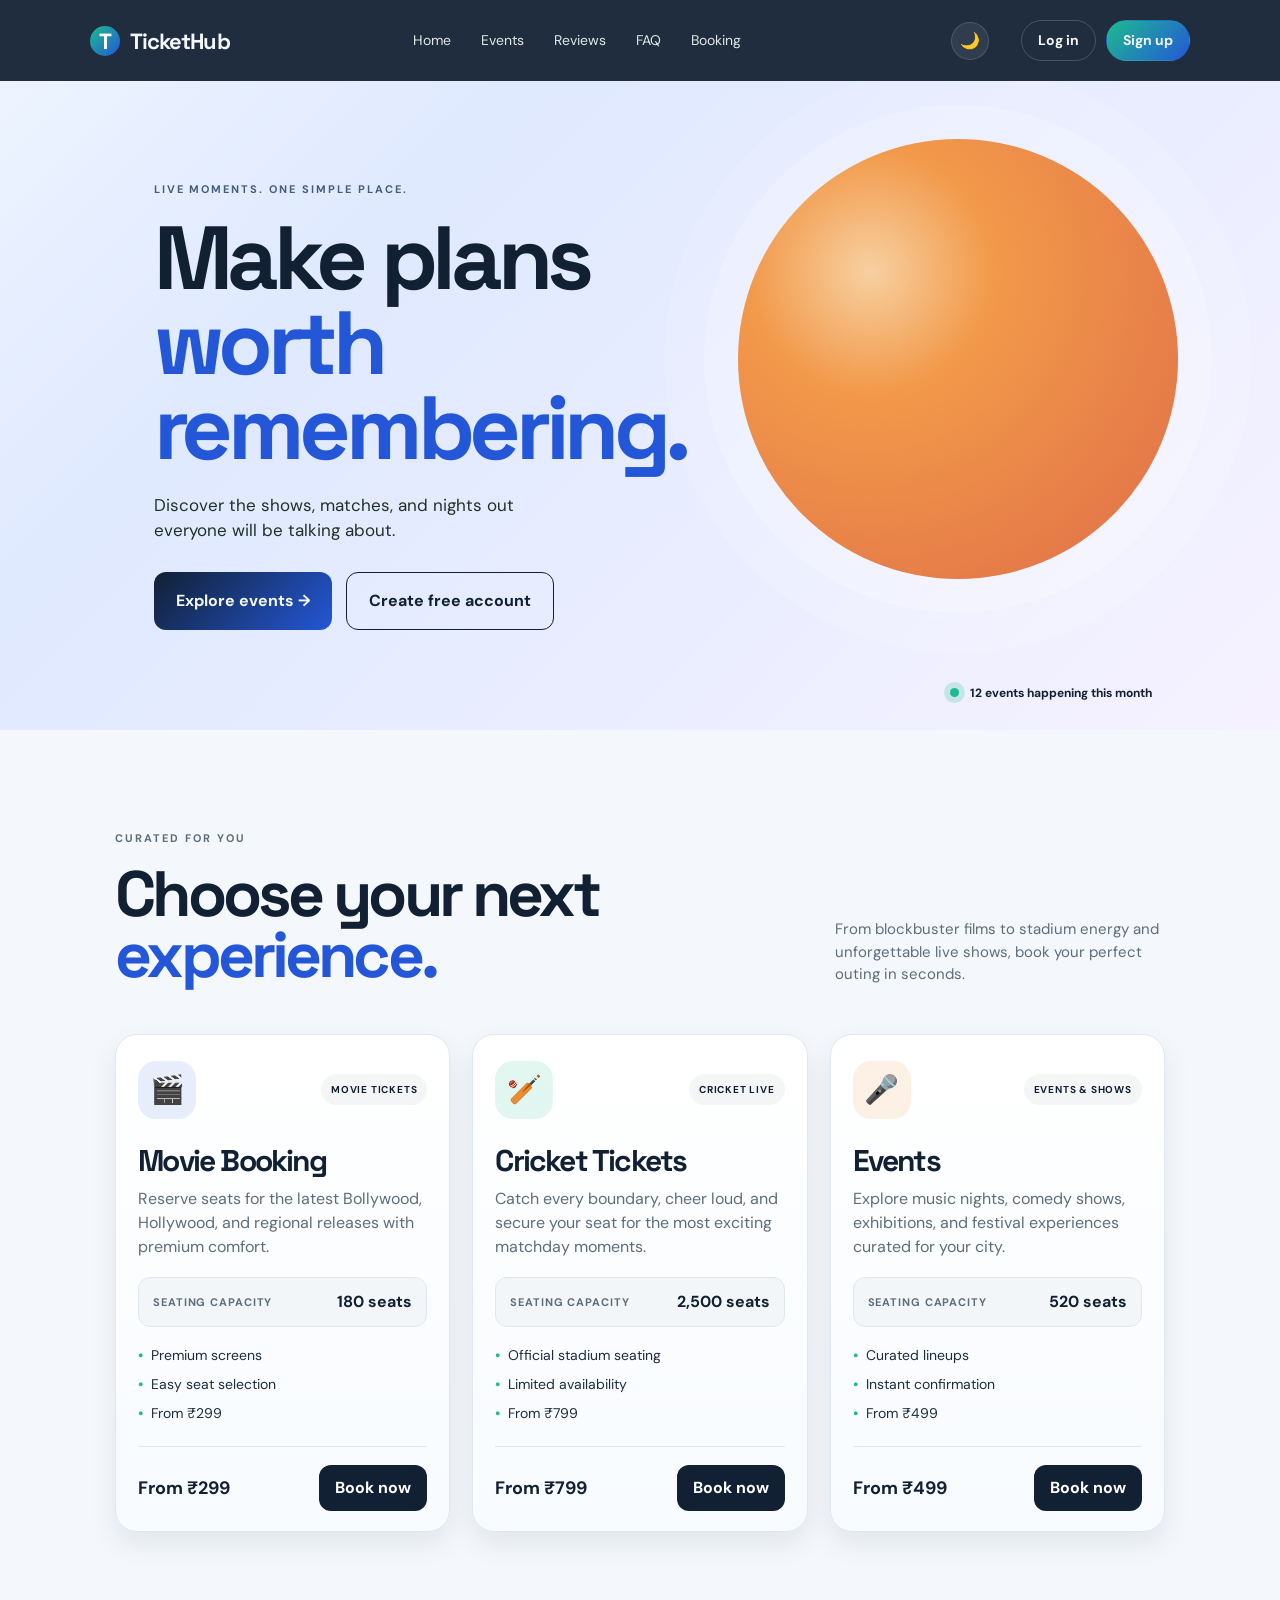
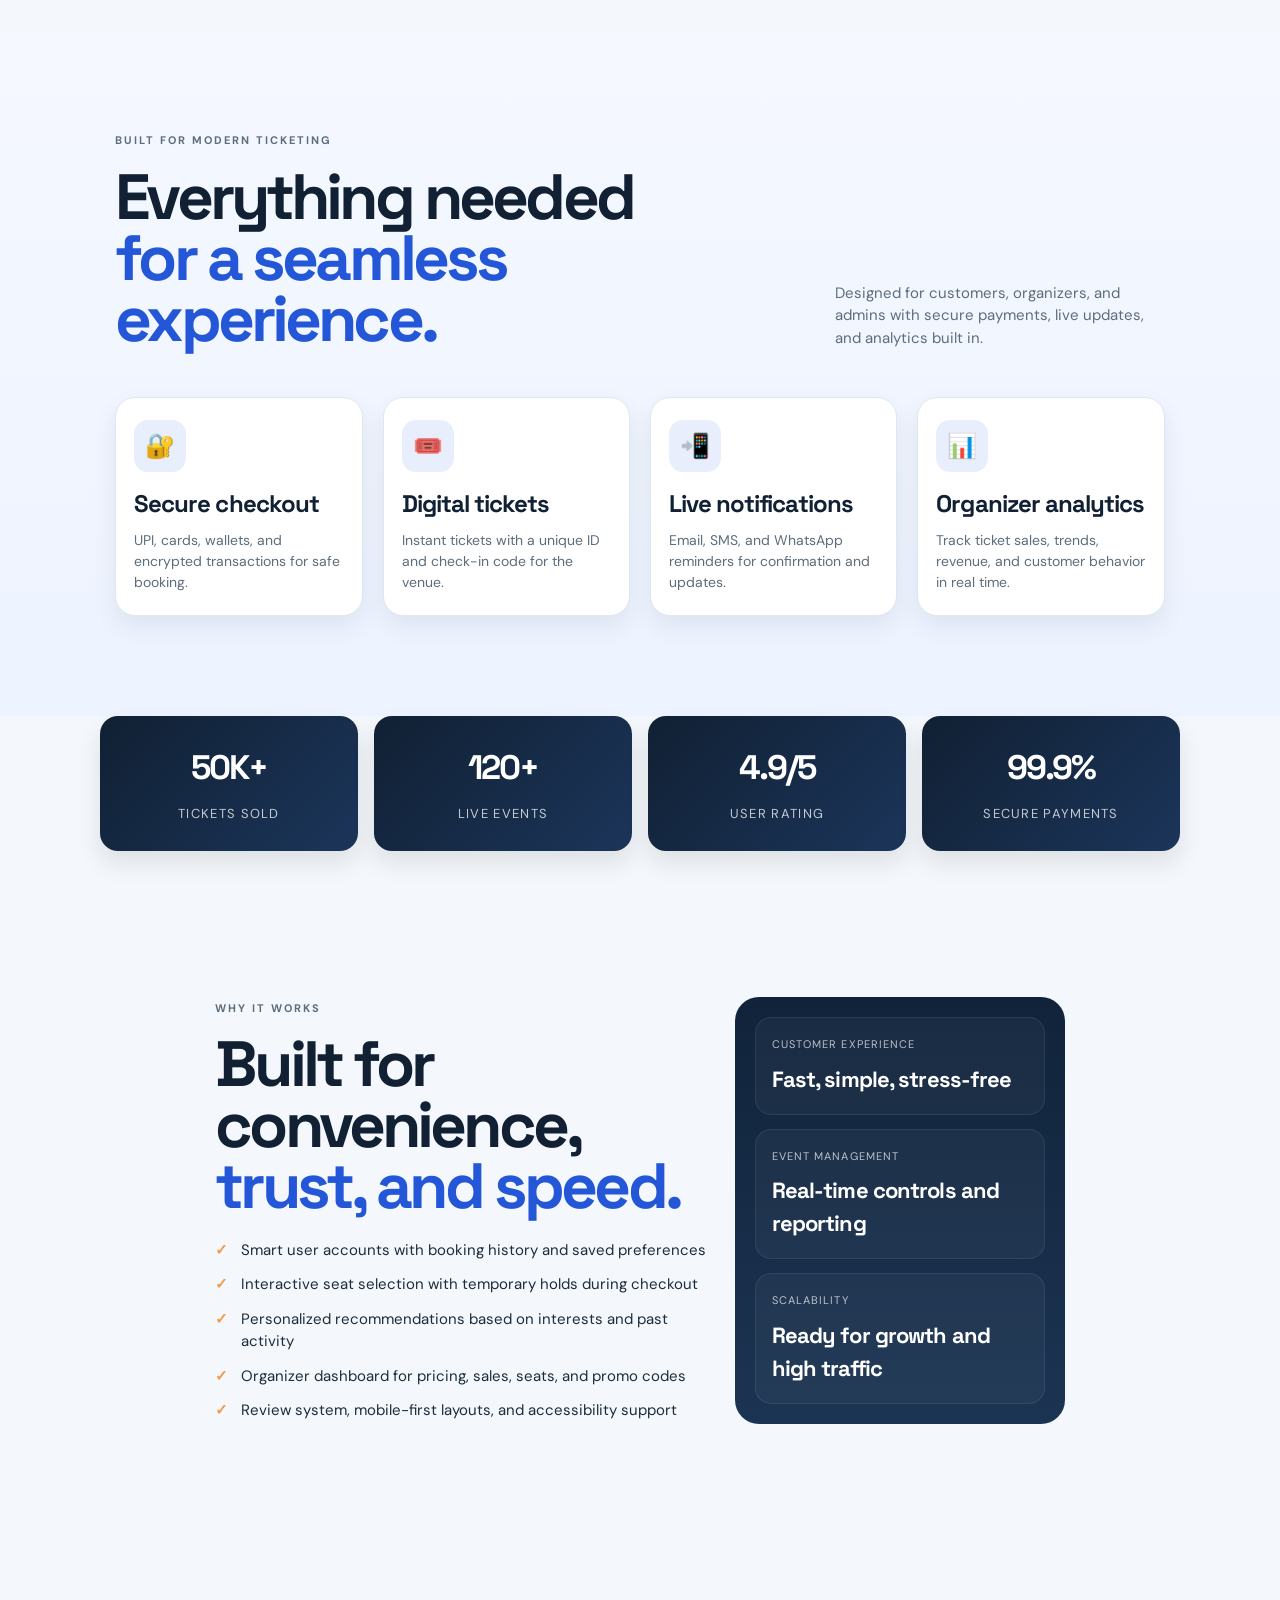
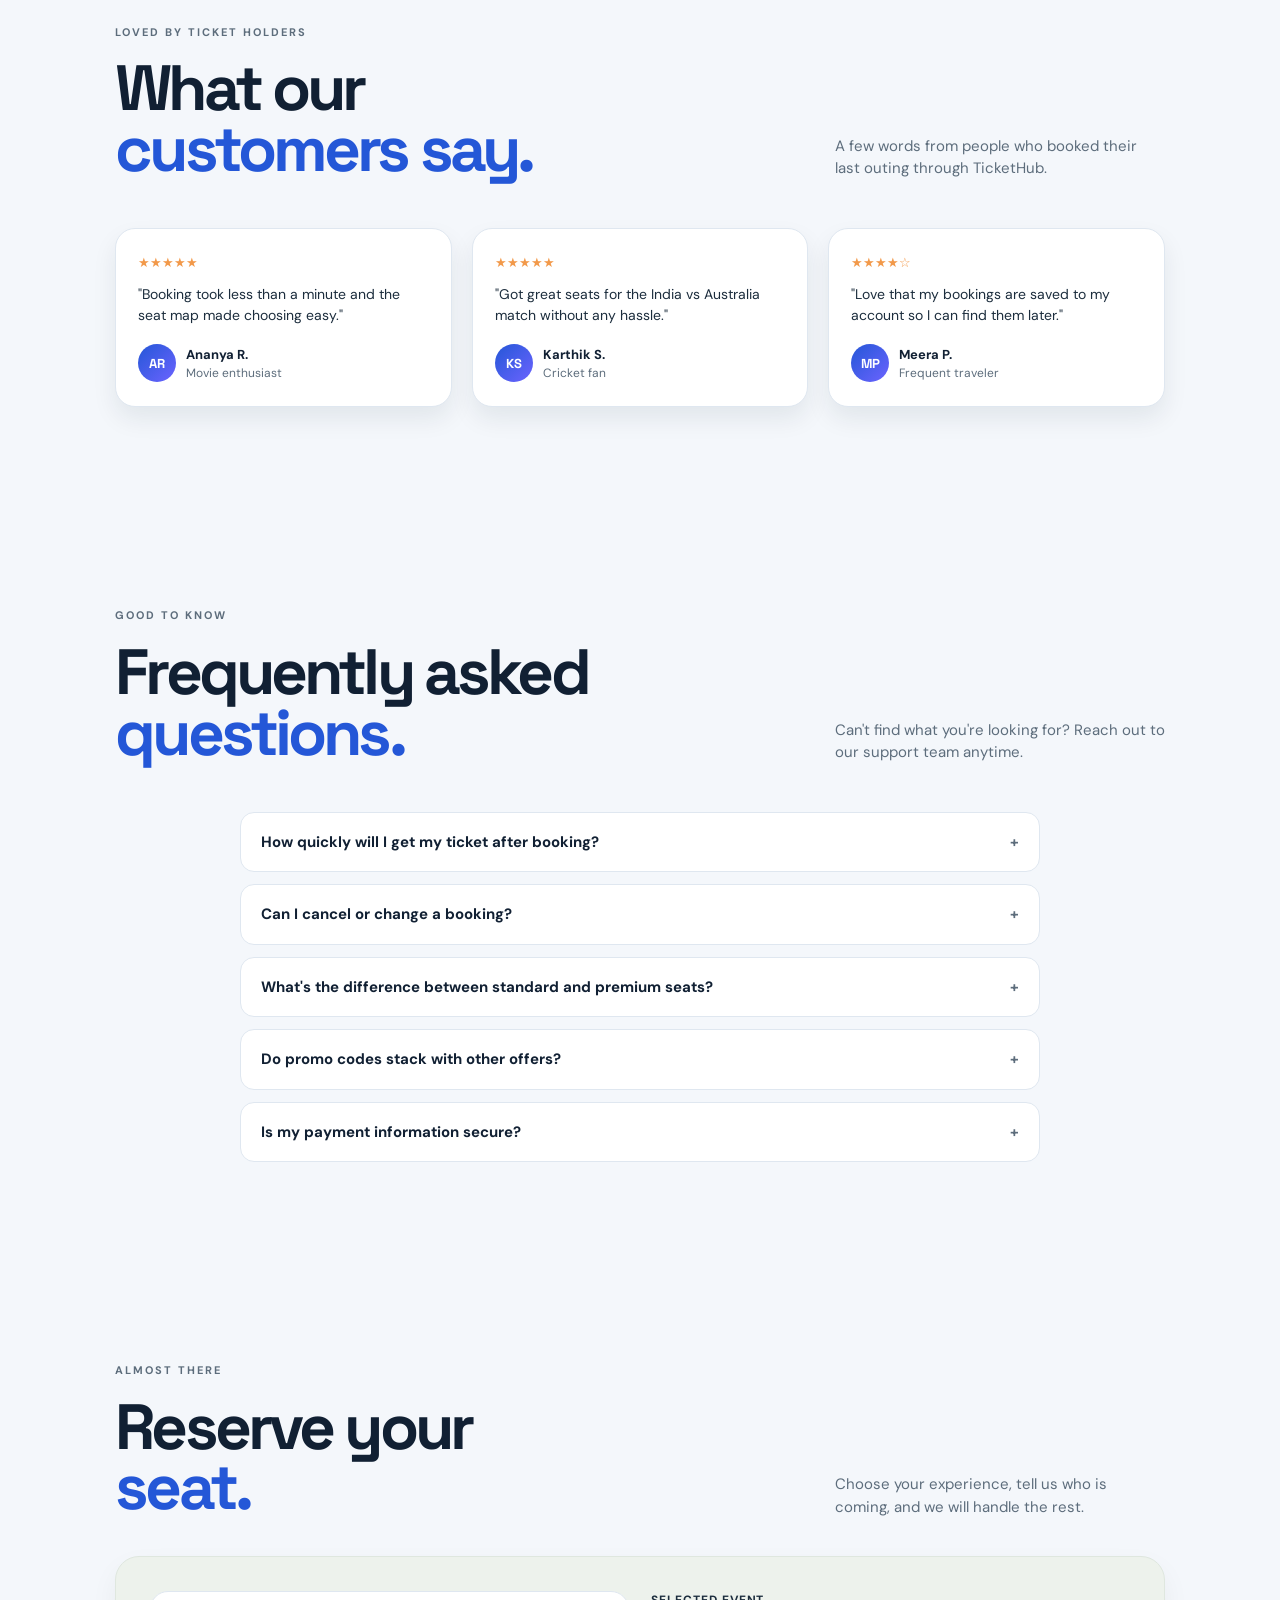
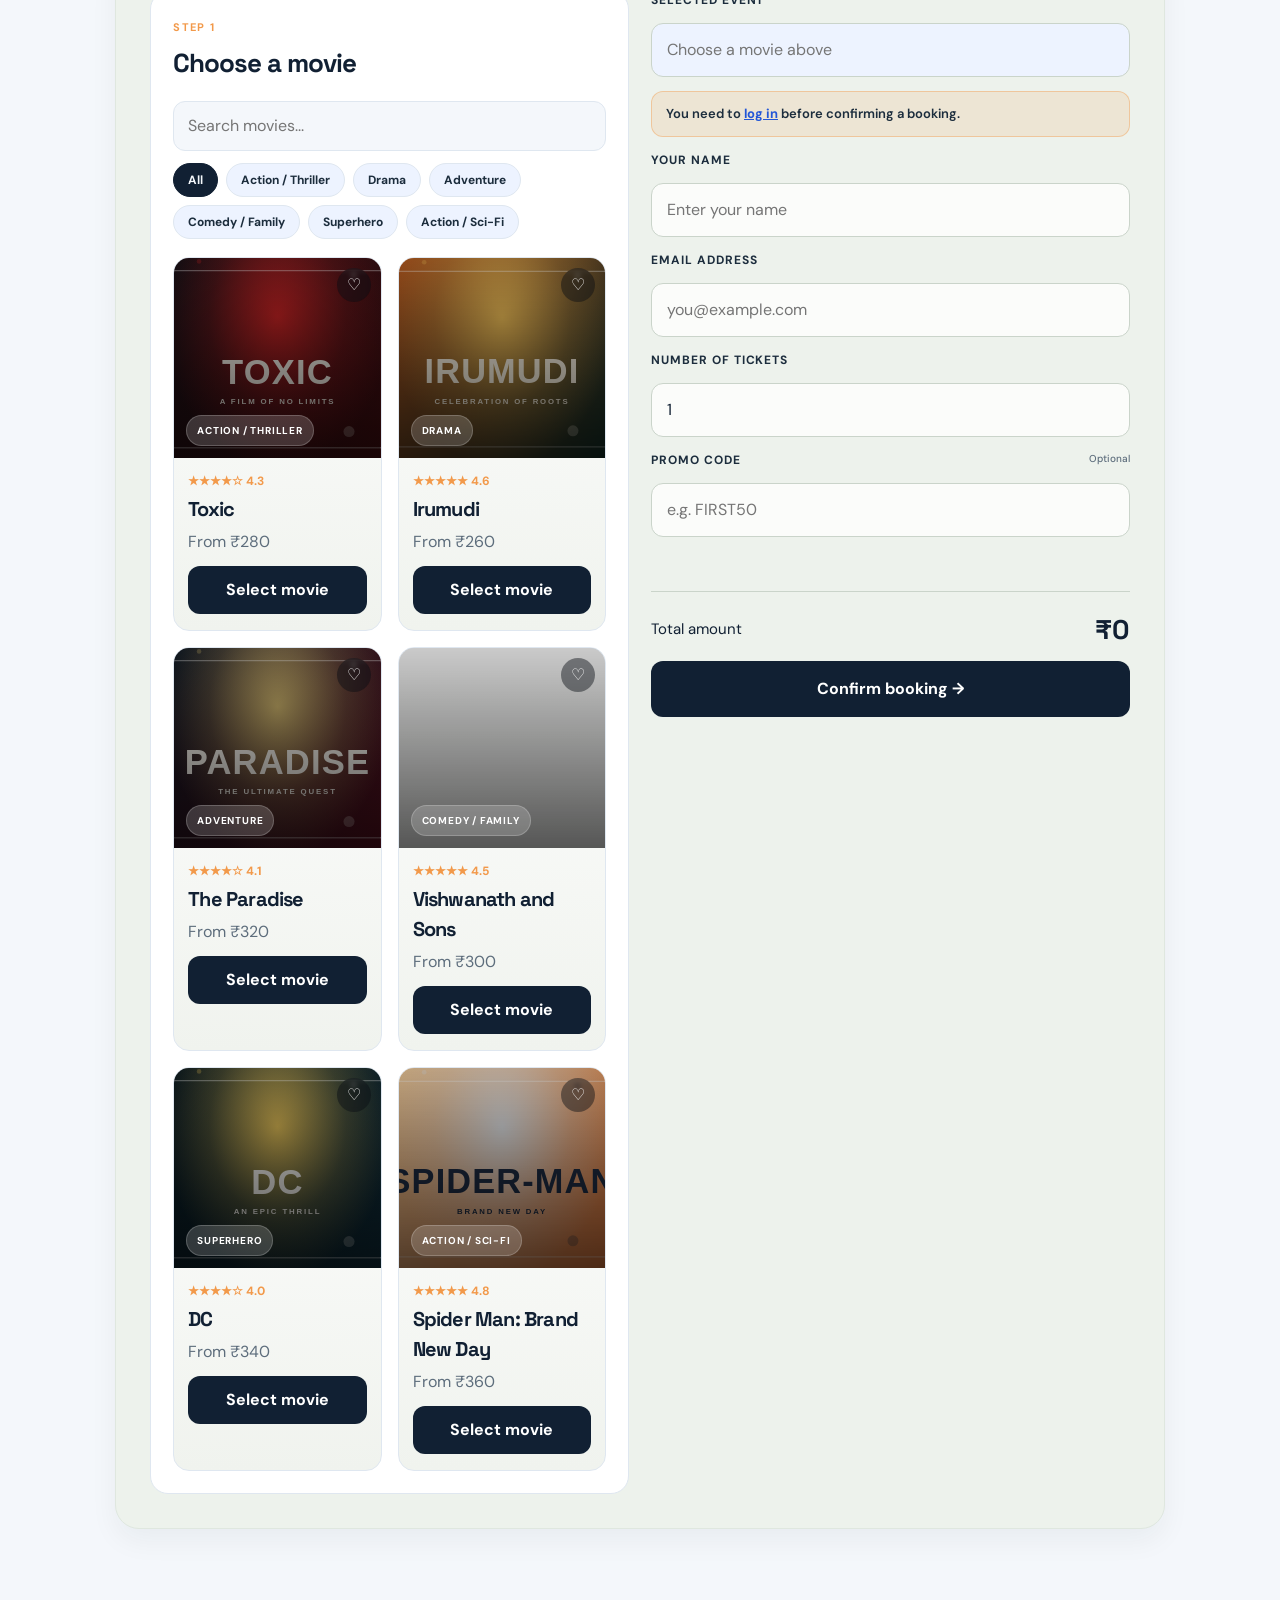
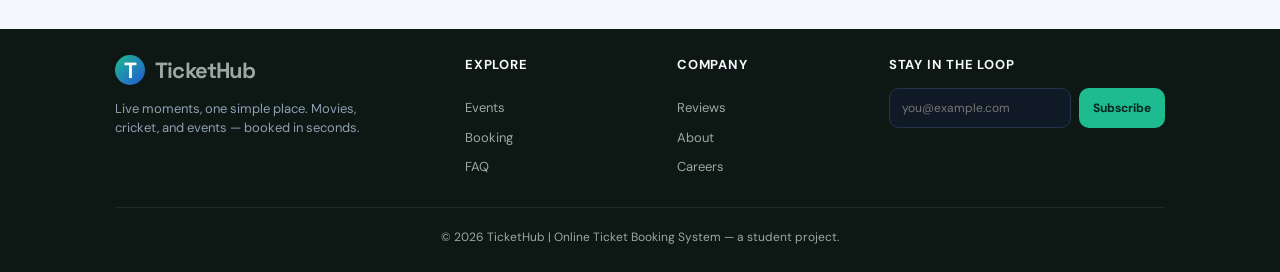
==== index.html @ 6e0c558d "Move project files to root" ====
<!DOCTYPE html>
<html lang="en">
<head>
    <meta charset="UTF-8">
    <meta name="viewport" content="width=device-width, initial-scale=1.0">
    <meta name="description" content="TicketHub — book movies, cricket matches, and live events in seconds. Create an account, pick your seats, and get an instant digital ticket.">
    <meta name="theme-color" content="#112033">
    <link rel="icon" href="data:image/svg+xml,%3Csvg xmlns='http://www.w3.org/2000/svg' viewBox='0 0 100 100'%3E%3Crect width='100' height='100' rx='24' fill='%23112033'/%3E%3Ctext x='50' y='68' font-size='58' font-family='Arial' font-weight='900' fill='white' text-anchor='middle'%3ET%3C/text%3E%3C/svg%3E">
    <title>TicketHub | Find your next experience</title>
    <link rel="stylesheet" href="style.css">
</head>

<body>

    <a class="skip-link" href="#main-content">Skip to content</a>

    <header class="site-header">
        <a class="brand" href="#home"><span class="brand-mark">T</span> TicketHub</a>

        <button type="button" class="nav-toggle" id="navToggle" aria-label="Toggle menu" aria-expanded="false">
            <span></span><span></span><span></span>
        </button>

        <nav id="siteNav">
            <a href="#home">Home</a>
            <a href="#events">Events</a>
            <a href="#testimonials">Reviews</a>
            <a href="#faq">FAQ</a>
            <a href="#booking">Booking</a>
        </nav>

        <div class="header-actions">
            <button type="button" class="theme-toggle" id="themeToggle" aria-label="Toggle dark mode" title="Toggle dark mode">
                <span class="theme-icon">🌙</span>
            </button>
            <div class="auth-area" id="authArea"></div>
        </div>
    </header>

    <main id="main-content">

    <section id="home" class="hero">
        <div class="hero-copy" data-reveal>
            <p class="eyebrow">Live moments. One simple place.</p>
            <h1>Make plans<br><em>worth remembering.</em></h1>
            <p class="hero-description">Discover the shows, matches, and nights out everyone will be talking about.</p>
            <div class="hero-actions">
                <button class="primary-button" onclick="scrollToEvents()">Explore events <span aria-hidden="true">&#8594;</span></button>
                <button class="ghost-button" id="heroAccountBtn" onclick="openAuthModal('signup')">Create free account</button>
            </div>
        </div>
        <div class="hero-note"><span class="live-dot"></span> 12 events happening this month</div>
    </section>

    <section id="events">
        <div class="section-heading" data-reveal>
            <div>
                <p class="eyebrow">Curated for you</p>
                <h2>Choose your next<br><em>experience.</em></h2>
            </div>
            <p class="section-intro">From blockbuster films to stadium energy and unforgettable live shows, book your perfect outing in seconds.</p>
        </div>

        <div class="category-grid">
            <article class="category-card movie-card" data-reveal>
                <div class="category-top">
                    <span class="category-icon">🎬</span>
                    <span class="category-tag">Movie tickets</span>
                </div>
                <h3>Movie Booking</h3>
                <p>Reserve seats for the latest Bollywood, Hollywood, and regional releases with premium comfort.</p>
                <div class="capacity-box">
                    <span>Seating capacity</span>
                    <strong>180 seats</strong>
                </div>
                <ul>
                    <li>Premium screens</li>
                    <li>Easy seat selection</li>
                    <li>From ₹299</li>
                </ul>
                <div class="card-footer">
                    <strong>From ₹299</strong>
                    <button onclick="startMovieBooking()">Book now</button>
                </div>
            </article>

            <article class="category-card cricket-card" data-reveal>
                <div class="category-top">
                    <span class="category-icon">🏏</span>
                    <span class="category-tag">Cricket live</span>
                </div>
                <h3>Cricket Tickets</h3>
                <p>Catch every boundary, cheer loud, and secure your seat for the most exciting matchday moments.</p>
                <div class="capacity-box">
                    <span>Seating capacity</span>
                    <strong>2,500 seats</strong>
                </div>
                <ul>
                    <li>Official stadium seating</li>
                    <li>Limited availability</li>
                    <li>From ₹799</li>
                </ul>
                <div class="card-footer">
                    <strong>From ₹799</strong>
                    <button onclick="startCricketBooking()">Book now</button>
                </div>
            </article>

            <article class="category-card event-card" data-reveal>
                <div class="category-top">
                    <span class="category-icon">🎤</span>
                    <span class="category-tag">Events & shows</span>
                </div>
                <h3>Events</h3>
                <p>Explore music nights, comedy shows, exhibitions, and festival experiences curated for your city.</p>
                <div class="capacity-box">
                    <span>Seating capacity</span>
                    <strong>520 seats</strong>
                </div>
                <ul>
                    <li>Curated lineups</li>
                    <li>Instant confirmation</li>
                    <li>From ₹499</li>
                </ul>
                <div class="card-footer">
                    <strong>From ₹499</strong>
                    <button onclick="selectEvent('Events', 499, 520)">Book now</button>
                </div>
            </article>
        </div>
    </section>

    <section class="feature-showcase">
        <div class="section-heading" data-reveal>
            <div>
                <p class="eyebrow">Built for modern ticketing</p>
                <h2>Everything needed<br><em>for a seamless experience.</em></h2>
            </div>
            <p class="section-intro">Designed for customers, organizers, and admins with secure payments, live updates, and analytics built in.</p>
        </div>

        <div class="feature-grid">
            <div class="feature-card" data-reveal>
                <span class="feature-icon">🔐</span>
                <h3>Secure checkout</h3>
                <p>UPI, cards, wallets, and encrypted transactions for safe booking.</p>
            </div>
            <div class="feature-card" data-reveal>
                <span class="feature-icon">🎟️</span>
                <h3>Digital tickets</h3>
                <p>Instant tickets with a unique ID and check-in code for the venue.</p>
            </div>
            <div class="feature-card" data-reveal>
                <span class="feature-icon">📲</span>
                <h3>Live notifications</h3>
                <p>Email, SMS, and WhatsApp reminders for confirmation and updates.</p>
            </div>
            <div class="feature-card" data-reveal>
                <span class="feature-icon">📊</span>
                <h3>Organizer analytics</h3>
                <p>Track ticket sales, trends, revenue, and customer behavior in real time.</p>
            </div>
        </div>
    </section>

    <section class="stats-strip">
        <div class="stat-item" data-reveal>
            <strong data-count="50" data-suffix="K+">0</strong>
            <span>Tickets sold</span>
        </div>
        <div class="stat-item" data-reveal>
            <strong data-count="120" data-suffix="+">0</strong>
            <span>Live events</span>
        </div>
        <div class="stat-item" data-reveal>
            <strong data-count="4.9" data-decimal data-suffix="/5">0</strong>
            <span>User rating</span>
        </div>
        <div class="stat-item" data-reveal>
            <strong data-count="99.9" data-decimal data-suffix="%">0</strong>
            <span>Secure payments</span>
        </div>
    </section>

    <section class="value-section">
        <div class="value-copy" data-reveal>
            <p class="eyebrow">Why it works</p>
            <h2>Built for convenience,<br><em>trust, and speed.</em></h2>
            <ul class="value-list">
                <li>Smart user accounts with booking history and saved preferences</li>
                <li>Interactive seat selection with temporary holds during checkout</li>
                <li>Personalized recommendations based on interests and past activity</li>
                <li>Organizer dashboard for pricing, sales, seats, and promo codes</li>
                <li>Review system, mobile-first layouts, and accessibility support</li>
            </ul>
        </div>
        <div class="value-panel" data-reveal>
            <div class="panel-item">
                <span>Customer experience</span>
                <strong>Fast, simple, stress-free</strong>
            </div>
            <div class="panel-item">
                <span>Event management</span>
                <strong>Real-time controls and reporting</strong>
            </div>
            <div class="panel-item">
                <span>Scalability</span>
                <strong>Ready for growth and high traffic</strong>
            </div>
        </div>
    </section>

    <section id="testimonials">
        <div class="section-heading" data-reveal>
            <div>
                <p class="eyebrow">Loved by ticket holders</p>
                <h2>What our<br><em>customers say.</em></h2>
            </div>
            <p class="section-intro">A few words from people who booked their last outing through TicketHub.</p>
        </div>
        <div class="testimonial-grid" id="testimonialGrid"></div>
    </section>

    <section id="faq">
        <div class="section-heading" data-reveal>
            <div>
                <p class="eyebrow">Good to know</p>
                <h2>Frequently asked<br><em>questions.</em></h2>
            </div>
            <p class="section-intro">Can't find what you're looking for? Reach out to our support team anytime.</p>
        </div>
        <div class="faq-list" id="faqList" data-reveal></div>
    </section>

    <section id="booking">
        <div class="section-heading booking-heading" data-reveal><div><p class="eyebrow">Almost there</p><h2>Reserve your<br><em>seat.</em></h2></div><p class="section-intro">Choose your experience, tell us who is coming, and we will handle the rest.</p></div>

        <div class="booking-box">
            <div class="booking-flow">
                <div id="movieSelection" class="step-panel active">
                    <div class="panel-header">
                        <span>Step 1</span>
                        <h3>Choose a movie</h3>
                    </div>

                    <div class="movie-filters">
                        <input type="search" id="movieSearch" placeholder="Search movies..." oninput="renderMovieCards()">
                        <div class="genre-chips" id="genreChips"></div>
                    </div>

                    <div id="movieList" class="movie-list"></div>
                </div>

                <div id="cricketStateSelection" class="step-panel">
                    <div class="panel-header">
                        <span>Step 1</span>
                        <h3>Select stadium state</h3>
                    </div>
                    <div id="cricketStateList" class="option-list"></div>
                </div>

                <div id="theatreSelection" class="step-panel">
                    <div class="panel-header">
                        <span>Step 2</span>
                        <h3>Select a theatre</h3>
                    </div>
                    <div id="theatreList" class="option-list"></div>
                </div>

                <div id="timeSelection" class="step-panel">
                    <div class="panel-header">
                        <span>Step 3</span>
                        <h3 id="timeSelectionTitle">Timings</h3>
                    </div>
                    <div id="timeList" class="option-list"></div>
                    <button class="next-button" type="button" onclick="showSeatPanel()">Next booking</button>
                </div>

                <div id="seatSelectionPanel" class="step-panel">
                    <div class="panel-header">
                        <span>Step 4</span>
                        <h3>Select seats</h3>
                    </div>

                    <div class="seat-legend">
                        <span><i class="legend-swatch standard"></i> Standard</span>
                        <span><i class="legend-swatch premium"></i> Premium (+₹100)</span>
                        <span><i class="legend-swatch selected"></i> Selected</span>
                        <span><i class="legend-swatch booked"></i> Booked</span>
                    </div>

                    <div class="seats" id="seatMap"></div>

                    <div class="seat-summary">
                        <span id="seatHint">Choose 1 seat</span>
                    </div>
                </div>
            </div>

            <div class="booking-form">
                <label for="eventName">Selected event</label>
                <input type="text" id="eventName" placeholder="Choose a movie above" readonly>

                <p class="auth-hint" id="authHint">You need to <button type="button" class="link-button" onclick="openAuthModal('login')">log in</button> before confirming a booking.</p>

                <label for="customerName">Your name</label>
                <input type="text" id="customerName" placeholder="Enter your name" required>

                <label for="email">Email address</label>
                <input type="email" id="email" placeholder="you@example.com" required>

                <label for="quantity">Number of tickets</label>
                <input type="number" id="quantity" value="1" min="1" max="4" onchange="calculateTotal()">

                <label for="promoCode">Promo code <small>Optional</small></label>
                <input type="text" id="promoCode" placeholder="e.g. FIRST50" oninput="calculateTotal()">
                <p class="promo-hint" id="promoHint"></p>

                <div class="total-row"><span>Total amount</span><strong>₹<span id="total">0</span></strong></div>

                <button class="book-button" onclick="bookTicket()">
                    Confirm booking <span aria-hidden="true">&#8594;</span>
                </button>
            </div>
        </div>
    </section>

    <section id="ticket" class="ticket-section">
        <div class="section-heading"><div><p class="eyebrow">You are all set</p><h2>Your digital<br><em>ticket.</em></h2></div></div>

        <div class="ticket-stub">
            <div id="ticketDetails"></div>
            <div class="ticket-code" id="ticketBarcode" aria-hidden="true"></div>
        </div>

        <div class="ticket-actions">
            <button id="downloadTicket" class="download-button" type="button" onclick="downloadTicketFile()">
                Download ticket <span aria-hidden="true">&#8595;</span>
            </button>
            <button class="print-button" type="button" onclick="window.print()">
                Print / Save as PDF <span aria-hidden="true">&#128424;</span>
            </button>
        </div>
    </section>

    </main>

    <footer>
        <div class="footer-grid">
            <div class="footer-brand">
                <a class="brand" href="#home"><span class="brand-mark">T</span> TicketHub</a>
                <p>Live moments, one simple place. Movies, cricket, and events — booked in seconds.</p>
            </div>
            <div class="footer-links">
                <h4>Explore</h4>
                <a href="#events">Events</a>
                <a href="#booking">Booking</a>
                <a href="#faq">FAQ</a>
            </div>
            <div class="footer-links">
                <h4>Company</h4>
                <a href="#testimonials">Reviews</a>
                <a href="#home">About</a>
                <a href="#home">Careers</a>
            </div>
            <div class="footer-newsletter">
                <h4>Stay in the loop</h4>
                <form id="newsletterForm" onsubmit="handleNewsletterSignup(event)">
                    <input type="email" id="newsletterEmail" placeholder="you@example.com" required>
                    <button type="submit">Subscribe</button>
                </form>
                <p class="newsletter-note" id="newsletterNote"></p>
            </div>
        </div>
        <p class="footer-bottom">© 2026 TicketHub | Online Ticket Booking System — a student project.</p>
    </footer>

    <button type="button" class="back-to-top" id="backToTop" aria-label="Back to top" onclick="window.scrollTo({top:0,behavior:'smooth'})">&#8593;</button>

    <div class="toast-stack" id="toastStack" aria-live="polite"></div>

    <div id="authModal" class="modal-overlay" onclick="handleOverlayClick(event, 'authModal')">
        <div class="modal-box">
            <button type="button" class="modal-close" onclick="closeModal('authModal')" aria-label="Close">&times;</button>

            <div class="modal-tabs">
                <button type="button" class="modal-tab active" id="loginTabBtn" onclick="switchAuthTab('login')">Log in</button>
                <button type="button" class="modal-tab" id="signupTabBtn" onclick="switchAuthTab('signup')">Create account</button>
            </div>

            <form id="loginForm" class="auth-form" onsubmit="handleLogin(event)">
                <p class="modal-subtitle">Welcome back. Log in to continue your booking.</p>
                <label for="loginEmail">Email address</label>
                <input type="email" id="loginEmail" placeholder="you@example.com" required>

                <label for="loginPassword">Password</label>
                <input type="password" id="loginPassword" placeholder="Enter your password" required>

                <p class="auth-error" id="loginError"></p>

                <button type="submit" class="primary-button auth-submit">Log in</button>
                <p class="auth-switch">New here? <button type="button" class="link-button" onclick="switchAuthTab('signup')">Create an account</button></p>
            </form>

            <form id="signupForm" class="auth-form hidden" onsubmit="handleSignup(event)">
                <p class="modal-subtitle">Create your free account to book tickets.</p>
                <label for="signupName">Full name</label>
                <input type="text" id="signupName" placeholder="Enter your name" required>

                <label for="signupEmail">Email address</label>
                <input type="email" id="signupEmail" placeholder="you@example.com" required>

                <label for="signupPassword">Password <small>Min 6 characters</small></label>
                <input type="password" id="signupPassword" placeholder="Create a password" minlength="6" required>

                <p class="auth-error" id="signupError"></p>

                <button type="submit" class="primary-button auth-submit">Create account</button>
                <p class="auth-switch">Already have an account? <button type="button" class="link-button" onclick="switchAuthTab('login')">Log in</button></p>
            </form>
        </div>
    </div>

    <div id="accountModal" class="modal-overlay" onclick="handleOverlayClick(event, 'accountModal')">
        <div class="modal-box account-modal">
            <button type="button" class="modal-close" onclick="closeModal('accountModal')" aria-label="Close">&times;</button>

            <div class="modal-tabs">
                <button type="button" class="modal-tab active" id="bookingsTabBtn" onclick="switchAccountTab('bookings')">My bookings</button>
                <button type="button" class="modal-tab" id="savedTabBtn" onclick="switchAccountTab('saved')">Saved movies</button>
            </div>

            <div id="bookingsPanel" class="account-panel">
                <div id="bookingsList" class="account-list"></div>
            </div>

            <div id="savedPanel" class="account-panel hidden">
                <div id="savedList" class="account-list"></div>
            </div>
        </div>
    </div>

    <script src="script.js"></script>

</body>
</html>
---- style.css ----
@import url('https://fonts.googleapis.com/css2?family=DM+Sans:wght@400;500;700&family=Space+Grotesk:wght@500;600;700&display=swap');

:root {
    --bg: #f4f7fb;
    --panel: #ffffff;
    --panel-soft: #edf3ff;
    --dark: #112033;
    --dark-soft: #1c2d3d;
    --muted: #5d6d7c;
    --line: #dfe7f0;
    --green: #1dbb8f;
    --orange: #f2994a;
    --blue: #2457d7;
    --purple: #6c63ff;
    --shadow: rgba(17, 32, 51, 0.08);
}

* {
    margin: 0;
    padding: 0;
    box-sizing: border-box;
}

html {
    scroll-behavior: smooth;
}

body {
    font-family: 'DM Sans', sans-serif;
    background: var(--bg);
    color: var(--dark);
    line-height: 1.5;
}

button, input {
    font: inherit;
}

button {
    border: none;
    cursor: pointer;
}

img {
    max-width: 100%;
    display: block;
}

.site-header {
    position: sticky;
    top: 0;
    z-index: 20;
    background: rgba(17, 32, 51, 0.94);
    backdrop-filter: blur(12px);
    color: #f4f7fb;
    padding: 20px 7%;
    display: flex;
    align-items: center;
    justify-content: space-between;
}

.brand {
    color: inherit;
    text-decoration: none;
    font: 700 22px 'Space Grotesk', sans-serif;
    letter-spacing: -0.04em;
    display: inline-flex;
    align-items: center;
}

.brand-mark {
    display: inline-grid;
    place-items: center;
    width: 30px;
    height: 30px;
    margin-right: 10px;
    border-radius: 50%;
    background: linear-gradient(135deg, var(--green), var(--blue));
    color: white;
    font-weight: 700;
}

nav {
    display: flex;
    align-items: center;
    gap: 30px;
    margin-left: auto;
    margin-right: 28px;
}

nav a, .header-action {
    color: #dfe8e3;
    text-decoration: none;
    font-size: 14px;
    transition: color 0.2s ease;
}

nav a:hover, .header-action:hover {
    color: var(--green);
}

.header-action {
    border: 1px solid rgba(255, 255, 255, 0.14);
    padding: 9px 14px;
    border-radius: 999px;
}

.auth-area {
    margin-left: 18px;
    display: flex;
    align-items: center;
    gap: 10px;
}

.auth-button {
    border: 1px solid rgba(255, 255, 255, 0.18);
    background: transparent;
    color: #f4f7fb;
    padding: 9px 16px;
    border-radius: 999px;
    font-size: 14px;
    font-weight: 700;
    transition: transform 0.2s ease, background 0.2s ease;
}

.auth-button.filled {
    background: linear-gradient(135deg, var(--green), var(--blue));
    border-color: transparent;
}

.auth-button:hover {
    transform: translateY(-2px);
}

.user-chip {
    display: flex;
    align-items: center;
    gap: 10px;
    color: #f4f7fb;
    font-size: 14px;
}

.user-avatar {
    display: inline-grid;
    place-items: center;
    width: 30px;
    height: 30px;
    border-radius: 50%;
    background: linear-gradient(135deg, var(--orange), var(--purple));
    font: 700 13px 'Space Grotesk', sans-serif;
    color: white;
}

.logout-button {
    background: transparent;
    border: 1px solid rgba(255, 255, 255, 0.18);
    color: #dfe8e3;
    padding: 8px 14px;
    border-radius: 999px;
    font-size: 13px;
    font-weight: 700;
}

.logout-button:hover {
    color: var(--orange);
}

/* Auth modal */

.modal-overlay {
    display: none;
    position: fixed;
    inset: 0;
    z-index: 100;
    background: rgba(9, 16, 26, 0.55);
    backdrop-filter: blur(4px);
    padding: 24px;
    align-items: center;
    justify-content: center;
}

.modal-overlay.open {
    display: flex;
}

.modal-box {
    position: relative;
    width: 100%;
    max-width: 400px;
    background: var(--panel);
    border-radius: 22px;
    padding: 32px 28px 26px;
    box-shadow: 0 24px 60px rgba(9, 16, 26, 0.35);
}

.modal-close {
    position: absolute;
    top: 16px;
    right: 16px;
    width: 30px;
    height: 30px;
    display: grid;
    place-items: center;
    border-radius: 50%;
    background: var(--panel-soft);
    color: var(--dark);
    font-size: 18px;
    line-height: 1;
}

.modal-close:hover {
    background: var(--line);
}

.modal-tabs {
    display: grid;
    grid-template-columns: 1fr 1fr;
    gap: 6px;
    background: var(--panel-soft);
    border-radius: 999px;
    padding: 4px;
    margin-bottom: 22px;
}

.modal-tab {
    background: transparent;
    border-radius: 999px;
    padding: 10px 10px;
    font-size: 13px;
    font-weight: 700;
    color: var(--muted);
}

.modal-tab.active {
    background: var(--dark);
    color: white;
}

.modal-subtitle {
    color: var(--muted);
    font-size: 14px;
    margin-bottom: 18px;
}

.auth-form {
    display: grid;
    gap: 6px;
}

.auth-form.hidden {
    display: none;
}

.auth-form label {
    font-size: 12px;
    font-weight: 700;
    letter-spacing: 0.06em;
    text-transform: uppercase;
    color: var(--dark-soft);
    margin-top: 10px;
}

.auth-form label small {
    float: right;
    font-weight: 500;
    letter-spacing: 0;
    text-transform: none;
    color: var(--muted);
}

.auth-form input {
    width: 100%;
    border: 1px solid var(--line);
    border-radius: 12px;
    padding: 13px 14px;
    background: #fbfcfa;
    color: var(--dark);
    outline-color: var(--blue);
}

.auth-error {
    min-height: 18px;
    margin-top: 10px;
    color: #d1362f;
    font-size: 13px;
    font-weight: 600;
}

.auth-submit {
    width: 100%;
    margin-top: 8px;
    text-align: center;
    justify-content: center;
}

.auth-switch {
    margin-top: 16px;
    text-align: center;
    font-size: 13px;
    color: var(--muted);
}

.link-button {
    background: none;
    border: none;
    padding: 0;
    color: var(--blue);
    font-weight: 700;
    cursor: pointer;
    text-decoration: underline;
}

.auth-hint {
    grid-column: 1 / -1;
    display: none;
    background: rgba(242, 153, 74, 0.14);
    border: 1px solid rgba(242, 153, 74, 0.4);
    color: var(--dark-soft);
    border-radius: 12px;
    padding: 12px 14px;
    font-size: 13px;
    font-weight: 600;
}

.auth-hint.show {
    display: block;
}

.booking-box input[readonly] {
    background: var(--panel-soft);
    color: var(--dark-soft);
}

.hero {
    min-height: 560px;
    padding: 100px 12%;
    position: relative;
    overflow: hidden;
    background: linear-gradient(135deg, #edf4ff 0%, #dfe9ff 28%, #f6f2ff 100%);
}

.hero:after {
    content: '';
    position: absolute;
    width: 440px;
    height: 440px;
    right: 8%;
    top: 58px;
    border-radius: 50%;
    background: radial-gradient(circle at 30% 30%, #f7d0a0 0%, var(--orange) 28%, #df6d48 100%);
    box-shadow: 0 0 0 34px rgba(255, 255, 255, 0.18), 0 0 0 74px rgba(255, 255, 255, 0.1);
}

.hero-copy {
    position: relative;
    z-index: 1;
    max-width: 620px;
}

.eyebrow {
    margin-bottom: 18px;
    color: var(--muted);
    font-size: 11px;
    font-weight: 700;
    letter-spacing: 0.18em;
    text-transform: uppercase;
}

.hero .eyebrow {
    color: #465d7a;
}

.hero h1,
section h2,
.category-card h3,
.event-card h3,
.ticket-section h2 {
    font-family: 'Space Grotesk', sans-serif;
    letter-spacing: -0.06em;
    line-height: 0.95;
}

.hero h1 {
    font-size: clamp(52px, 7vw, 96px);
    margin-bottom: 22px;
}

em {
    font-style: normal;
    color: var(--blue);
}

.hero-description {
    max-width: 430px;
    margin-bottom: 28px;
    font-size: 17px;
    color: #203128;
}

.primary-button,
.book-button,
.download-button,
.category-card button {
    font-weight: 700;
    border-radius: 12px;
    transition: transform 0.2s ease, box-shadow 0.2s ease, background 0.2s ease;
}

.primary-button,
.book-button {
    background: linear-gradient(135deg, var(--dark), var(--blue));
    color: #f4f7f2;
    padding: 16px 22px;
}

.primary-button:hover,
.book-button:hover,
.download-button:hover,
.category-card button:hover {
    transform: translateY(-2px);
    box-shadow: 0 10px 18px rgba(22, 35, 30, 0.12);
}

.hero-note {
    position: absolute;
    right: 10%;
    bottom: 28px;
    z-index: 1;
    font-weight: 700;
    font-size: 12px;
    color: var(--dark);
}

.live-dot {
    display: inline-block;
    width: 9px;
    height: 9px;
    margin-right: 8px;
    border-radius: 50%;
    background: var(--green);
    box-shadow: 0 0 0 6px rgba(29, 187, 143, 0.2);
}

section {
    padding: 100px 9%;
}

section h2 {
    font-size: clamp(38px, 5vw, 64px);
    margin: 0;
}

.section-heading {
    max-width: 1080px;
    margin: 0 auto 48px;
    display: flex;
    align-items: end;
    justify-content: space-between;
    gap: 26px;
}

.section-intro {
    max-width: 330px;
    color: var(--muted);
    font-size: 15px;
}

.feature-showcase {
    background: linear-gradient(180deg, #f5f8ff 0%, #edf3ff 100%);
}

.feature-grid {
    max-width: 1080px;
    margin: 0 auto;
    display: grid;
    grid-template-columns: repeat(4, minmax(0, 1fr));
    gap: 20px;
}

.feature-card {
    background: var(--panel);
    border: 1px solid var(--line);
    border-radius: 20px;
    padding: 22px 18px;
    box-shadow: 0 10px 24px var(--shadow);
}

.feature-icon {
    display: inline-grid;
    place-items: center;
    width: 52px;
    height: 52px;
    border-radius: 14px;
    background: rgba(36, 87, 215, 0.1);
    font-size: 24px;
    margin-bottom: 14px;
}

.feature-card h3 {
    font-family: 'Space Grotesk', sans-serif;
    font-size: 24px;
    letter-spacing: -0.04em;
    margin-bottom: 8px;
}

.feature-card p {
    color: var(--muted);
    font-size: 14px;
}

.stats-strip {
    max-width: 1080px;
    margin: 0 auto 18px;
    padding: 0 0 28px;
    display: grid;
    grid-template-columns: repeat(4, minmax(0, 1fr));
    gap: 16px;
}

.stat-item {
    background: linear-gradient(135deg, var(--dark), #1b355a);
    color: white;
    border-radius: 18px;
    padding: 26px 18px;
    text-align: center;
    box-shadow: 0 12px 24px rgba(22, 35, 30, 0.1);
}

.stat-item strong {
    display: block;
    font-family: 'Space Grotesk', sans-serif;
    font-size: 34px;
    letter-spacing: -0.06em;
    margin-bottom: 8px;
}

.stat-item span {
    color: rgba(255, 255, 255, 0.75);
    font-size: 13px;
    text-transform: uppercase;
    letter-spacing: 0.1em;
}

.value-section {
    max-width: 1080px;
    margin: 0 auto;
    display: grid;
    grid-template-columns: 1.2fr 0.8fr;
    gap: 24px;
    align-items: center;
}

.value-list {
    list-style: none;
    display: grid;
    gap: 12px;
    margin-top: 22px;
}

.value-list li {
    position: relative;
    padding-left: 26px;
    color: var(--dark-soft);
    font-size: 15px;
}

.value-list li::before {
    content: '✓';
    position: absolute;
    left: 0;
    top: 0;
    color: var(--orange);
    font-weight: 700;
}

.value-panel {
    background: linear-gradient(180deg, #10233a 0%, #1c3453 100%);
    border-radius: 24px;
    padding: 20px;
    color: white;
    display: grid;
    gap: 14px;
}

.panel-item {
    background: rgba(255, 255, 255, 0.04);
    border: 1px solid rgba(255, 255, 255, 0.08);
    border-radius: 16px;
    padding: 18px 16px;
}

.panel-item span {
    display: block;
    color: rgba(255, 255, 255, 0.7);
    font-size: 11px;
    letter-spacing: 0.1em;
    text-transform: uppercase;
    margin-bottom: 10px;
}

.panel-item strong {
    font-size: 22px;
    font-family: 'Space Grotesk', sans-serif;
    letter-spacing: -0.04em;
}

.category-grid {
    max-width: 1080px;
    margin: 0 auto;
    display: grid;
    grid-template-columns: repeat(3, minmax(0, 1fr));
    gap: 22px;
}

.booking-box {
    max-width: 1100px;
    margin: 0 auto;
    background: #edf2ec;
    border: 1px solid #dfe7df;
    border-radius: 24px;
    padding: 28px;
    display: grid;
    grid-template-columns: 1.2fr 0.8fr;
    gap: 24px;
    box-shadow: 0 12px 28px rgba(22, 35, 30, 0.05);
}

.booking-flow {
    background: var(--panel);
    border: 1px solid var(--line);
    border-radius: 18px;
    padding: 22px;
    min-height: 500px;
}

.step-panel {
    display: none;
}

.step-panel.active {
    display: block;
}

.panel-header {
    margin-bottom: 18px;
}

.panel-header span {
    display: inline-block;
    margin-bottom: 8px;
    color: var(--orange);
    font-size: 11px;
    font-weight: 700;
    letter-spacing: 0.12em;
    text-transform: uppercase;
}

.panel-header h3 {
    font-family: 'Space Grotesk', sans-serif;
    font-size: 26px;
    letter-spacing: -0.04em;
}

.movie-list, .option-list {
    display: grid;
    gap: 16px;
}

.movie-list {
    grid-template-columns: repeat(2, minmax(0, 1fr));
}

.movie-card-item {
    background: linear-gradient(180deg, #fdfdfd 0%, #f0f3ee 100%);
    border: 1px solid var(--line);
    border-radius: 16px;
    overflow: hidden;
}

.movie-poster {
    min-height: 200px;
    background-size: cover;
    background-position: center;
    position: relative;
    padding: 12px;
    display: flex;
    align-items: flex-end;
}

.movie-genre {
    display: inline-block;
    padding: 7px 10px;
    background: rgba(255, 255, 255, 0.18);
    border: 1px solid rgba(255, 255, 255, 0.2);
    border-radius: 999px;
    color: white;
    font-size: 10px;
    font-weight: 700;
    letter-spacing: 0.08em;
    text-transform: uppercase;
}

.movie-card-content {
    padding: 14px 14px 16px;
}

.movie-card-content h4 {
    margin-bottom: 6px;
    font-size: 20px;
    font-family: 'Space Grotesk', sans-serif;
    letter-spacing: -0.04em;
}

.movie-card-content p {
    color: var(--muted);
    margin-bottom: 12px;
}

.secondary-button,
.option-item,
.next-button {
    border-radius: 12px;
    transition: transform 0.2s ease, box-shadow 0.2s ease;
}

.secondary-button {
    width: 100%;
    background: var(--dark);
    color: white;
    padding: 12px 14px;
    font-weight: 700;
}

.option-item {
    width: 100%;
    text-align: left;
    background: #f6f8f5;
    border: 1px solid var(--line);
    color: var(--dark);
    padding: 14px 16px;
    font-weight: 600;
    display: grid;
    gap: 4px;
}

.option-item strong {
    font-size: 18px;
    font-family: 'Space Grotesk', sans-serif;
    letter-spacing: -0.04em;
}

.option-item span {
    color: var(--muted);
    font-size: 13px;
    font-weight: 500;
}

.option-item:hover,
.secondary-button:hover,
.next-button:hover {
    transform: translateY(-2px);
    box-shadow: 0 10px 18px rgba(22, 35, 30, 0.08);
}

.next-button {
    margin-top: 16px;
    width: 100%;
    background: linear-gradient(135deg, var(--orange), #e66d47);
    color: white;
    padding: 14px 16px;
    font-weight: 700;
}

.booking-form {
    display: grid;
    gap: 14px;
    align-content: start;
}

.booking-form label {
    font-size: 12px;
    font-weight: 700;
    letter-spacing: 0.08em;
    text-transform: uppercase;
    color: var(--dark-soft);
}

.booking-form input {
    width: 100%;
    border: 1px solid #cad4ca;
    border-radius: 12px;
    padding: 14px 15px;
    background: #fbfcfa;
    color: var(--dark);
    outline-color: var(--orange);
}

.seat-summary {
    margin-top: 10px;
    color: var(--muted);
    font-size: 13px;
    font-weight: 700;
}

.category-card {
    background: linear-gradient(180deg, #ffffff 0%, #f8fbff 100%);
    border: 1px solid var(--line);
    border-radius: 22px;
    padding: 26px 22px 20px;
    box-shadow: 0 12px 28px var(--shadow);
    transition: transform 0.2s ease, box-shadow 0.2s ease;
}

.category-card:hover {
    transform: translateY(-4px);
    box-shadow: 0 18px 32px rgba(22, 35, 30, 0.12);
}

.category-top {
    display: flex;
    align-items: center;
    justify-content: space-between;
    margin-bottom: 28px;
}

.category-icon {
    width: 58px;
    height: 58px;
    display: grid;
    place-items: center;
    font-size: 28px;
    border-radius: 18px;
    background: var(--panel-soft);
}

.category-tag {
    display: inline-flex;
    align-items: center;
    padding: 8px 10px;
    border-radius: 999px;
    background: rgba(22, 35, 30, 0.04);
    color: var(--dark);
    font-size: 10px;
    font-weight: 700;
    letter-spacing: 0.08em;
    text-transform: uppercase;
}

.category-card h3 {
    font-size: 30px;
    margin-bottom: 12px;
}

.category-card p {
    color: var(--muted);
    margin-bottom: 18px;
}

.capacity-box {
    display: flex;
    align-items: center;
    justify-content: space-between;
    gap: 10px;
    margin: 14px 0 18px;
    padding: 12px 14px;
    border-radius: 12px;
    background: rgba(22, 35, 30, 0.03);
    border: 1px solid var(--line);
}

.capacity-box span {
    color: var(--muted);
    font-size: 11px;
    font-weight: 700;
    letter-spacing: 0.08em;
    text-transform: uppercase;
}

.capacity-box strong {
    color: var(--dark);
    font-size: 16px;
}

.category-card ul {
    list-style: none;
    margin: 0 0 22px;
    display: grid;
    gap: 8px;
    color: var(--dark-soft);
    font-size: 14px;
}

.category-card ul li::before {
    content: '•';
    margin-right: 8px;
    color: var(--green);
    font-weight: 700;
}

.card-footer {
    display: flex;
    align-items: center;
    justify-content: space-between;
    gap: 16px;
    padding-top: 18px;
    border-top: 1px solid var(--line);
}

.card-footer strong {
    font-size: 18px;
    color: var(--dark);
}

.category-card button {
    background: var(--dark);
    color: #fff;
    padding: 11px 16px;
}

.movie-card .category-icon {
    background: rgba(36, 87, 215, 0.1);
}

.cricket-card .category-icon {
    background: rgba(29, 187, 143, 0.12);
}

.event-card .category-icon {
    background: rgba(242, 153, 74, 0.14);
}

.booking-heading {
    margin-bottom: 38px;
}

.booking-box {
    max-width: 1080px;
    margin: 0 auto;
    background: #edf2ec;
    border: 1px solid #dfe7df;
    border-radius: 24px;
    padding: 34px;
    display: grid;
    grid-template-columns: repeat(2, minmax(0, 1fr));
    gap: 18px 22px;
    box-shadow: 0 12px 28px rgba(22, 35, 30, 0.05);
}

.booking-box label {
    font-size: 12px;
    font-weight: 700;
    letter-spacing: 0.08em;
    text-transform: uppercase;
    color: var(--dark-soft);
}

.booking-box label small {
    float: right;
    font-weight: 500;
    letter-spacing: 0;
    text-transform: none;
    color: var(--muted);
}

.booking-box input {
    width: 100%;
    border: 1px solid #cad4ca;
    border-radius: 12px;
    padding: 14px 15px;
    background: #fbfcfa;
    color: var(--dark);
    outline-color: var(--orange);
}

.booking-box > label:nth-of-type(3),
.seats,
.total-row,
.book-button {
    grid-column: 1 / -1;
}

.seats {
    display: grid;
    grid-template-columns: repeat(8, minmax(0, 1fr));
    gap: 8px;
    margin-top: 4px;
}

.seat {
    padding: 12px 8px;
    border: 1px solid #ccd6cd;
    border-radius: 10px;
    background: #fbfcfa;
    color: var(--dark-soft);
    font-weight: 700;
    transition: all 0.2s ease;
}

.seat:hover {
    border-color: var(--orange);
}

.seat.selected {
    background: linear-gradient(135deg, var(--blue), var(--purple));
    border-color: var(--blue);
    color: white;
}

.seat.booked {
    background: #b8c5b9;
    color: white;
    border-color: #b8c5b9;
    cursor: not-allowed;
}

.total-row {
    display: flex;
    justify-content: space-between;
    align-items: center;
    padding-top: 20px;
    border-top: 1px solid #cad4ca;
    margin-top: 4px;
    font-size: 15px;
    color: var(--dark);
}

.total-row strong {
    font: 700 27px 'Space Grotesk', sans-serif;
}

.book-button {
    background: var(--dark);
    color: white;
    padding: 16px 22px;
    border-radius: 12px;
    width: 100%;
}

.ticket-section {
    display: none;
    background: var(--dark);
    color: #f4f7f2;
    padding-bottom: 110px;
}

.ticket-section .eyebrow {
    color: var(--green);
}

.ticket-section em {
    color: var(--green);
}

#ticketDetails {
    max-width: 1080px;
    margin: 0 auto;
    padding: 28px 30px;
    background: #fff;
    border-left: 7px solid var(--green);
    border-radius: 0 18px 18px 0;
    box-shadow: 14px 14px 0 rgba(215, 243, 90, 0.12);
}

.ticket-card-grid {
    display: grid;
    grid-template-columns: repeat(4, minmax(0, 1fr));
    gap: 24px 20px;
}

.ticket-card-grid p {
    margin: 0 0 6px;
    color: var(--muted);
    font-size: 11px;
    font-weight: 700;
    letter-spacing: 0.12em;
    text-transform: uppercase;
}

.ticket-card-grid strong {
    display: block;
    color: var(--dark);
    font-size: 16px;
    overflow-wrap: anywhere;
}

.download-button {
    display: block;
    max-width: 1080px;
    width: 100%;
    margin: 18px auto 0;
    padding: 16px 22px;
    background: linear-gradient(135deg, var(--green), #19a57c);
    color: white;
    font-weight: 700;
    text-align: center;
}

footer {
    background: #0d1714;
    color: #9aa9a2;
    padding: 26px 9%;
    text-align: center;
    font-size: 12px;
}

@media (max-width: 900px) {
    .feature-grid {
        grid-template-columns: repeat(2, minmax(0, 1fr));
    }

    .stats-strip {
        grid-template-columns: repeat(2, minmax(0, 1fr));
    }

    .value-section,
    .booking-box {
        grid-template-columns: 1fr;
    }

    .movie-list {
        grid-template-columns: 1fr;
    }

    .category-grid {
        grid-template-columns: 1fr;
    }
}

@media (max-width: 700px) {
    .site-header {
        flex-direction: column;
        gap: 14px;
        padding-top: 18px;
        padding-bottom: 18px;
    }

    nav {
        margin: 0;
        gap: 18px;
        flex-wrap: wrap;
        justify-content: center;
    }

    .header-action {
        display: none;
    }

    .auth-area {
        margin-left: 0;
    }

    .modal-box {
        padding: 26px 20px 22px;
    }

    .hero {
        min-height: 540px;
        padding: 70px 8%;
    }

    .hero:after {
        width: 280px;
        height: 280px;
        right: -30px;
        top: 340px;
    }

    .hero-note {
        left: 8%;
        right: auto;
        bottom: 24px;
    }

    section {
        padding: 70px 6%;
    }

    .section-heading {
        display: block;
    }

    .section-intro {
        margin-top: 16px;
    }

    .feature-grid,
    .stats-strip {
        grid-template-columns: 1fr;
    }

    .booking-box {
        grid-template-columns: 1fr;
        padding: 24px;
    }

    .seats {
        grid-template-columns: repeat(4, minmax(0, 1fr));
    }

    .ticket-card-grid {
        grid-template-columns: repeat(2, minmax(0, 1fr));
    }
}

@media (max-width: 450px) {
    .ticket-card-grid {
        grid-template-columns: 1fr;
    }
}
/* ============================================================
   PROJECT UPGRADE — dark mode, nav, animations, new sections
   ============================================================ */

:root {
    --transition-fast: 0.2s ease;
}

* {
    transition: background-color 0.25s ease, color 0.25s ease, border-color 0.25s ease;
}

.skip-link {
    position: absolute;
    left: -999px;
    top: 0;
    z-index: 200;
    background: var(--dark);
    color: white;
    padding: 12px 18px;
    border-radius: 0 0 10px 0;
}

.skip-link:focus {
    left: 0;
}

/* ---------- Dark theme ---------- */

html[data-theme="dark"] {
    --bg: #0b1420;
    --panel: #141f30;
    --panel-soft: #1b2a40;
    --dark: #eef3fb;
    --dark-soft: #cdd8e6;
    --muted: #93a2b6;
    --line: #24344a;
    --shadow: rgba(0, 0, 0, 0.35);
}

html[data-theme="dark"] body {
    background: var(--bg);
    color: var(--dark);
}

html[data-theme="dark"] .site-header {
    background: rgba(6, 12, 20, 0.94);
}

html[data-theme="dark"] .hero {
    background: linear-gradient(135deg, #101c2d 0%, #16233a 28%, #1b1830 100%);
}

html[data-theme="dark"] .hero-description {
    color: #c7d3e0;
}

html[data-theme="dark"] .feature-showcase {
    background: linear-gradient(180deg, #0e1826 0%, #101d30 100%);
}

html[data-theme="dark"] .booking-box {
    background: #101a26;
    border-color: #22303f;
}

html[data-theme="dark"] .seat,
html[data-theme="dark"] .booking-box input,
html[data-theme="dark"] .auth-form input {
    background: #0e1826;
    border-color: #2a3b50;
    color: var(--dark);
}

html[data-theme="dark"] .value-panel,
html[data-theme="dark"] .stat-item {
    background: linear-gradient(180deg, #0e1826 0%, #17263c 100%);
}

html[data-theme="dark"] footer {
    background: #060b12;
}

html[data-theme="dark"] .modal-box {
    background: var(--panel);
}

html[data-theme="dark"] .modal-close {
    background: var(--panel-soft);
    color: var(--dark);
}

html[data-theme="dark"] #ticketDetails {
    background: #101a26;
}

/* ---------- Header / nav upgrades ---------- */

.header-actions {
    display: flex;
    align-items: center;
    gap: 14px;
    margin-left: auto;
}

.theme-toggle {
    width: 38px;
    height: 38px;
    display: grid;
    place-items: center;
    border-radius: 50%;
    background: rgba(255, 255, 255, 0.08);
    border: 1px solid rgba(255, 255, 255, 0.14);
    font-size: 16px;
}

.theme-toggle:hover {
    background: rgba(255, 255, 255, 0.16);
}

.nav-toggle {
    display: none;
    flex-direction: column;
    justify-content: center;
    gap: 5px;
    width: 34px;
    height: 34px;
    background: transparent;
    border: none;
}

.nav-toggle span {
    display: block;
    height: 2px;
    background: #f4f7fb;
    border-radius: 2px;
}

.hero-actions {
    display: flex;
    flex-wrap: wrap;
    gap: 14px;
}

.ghost-button {
    background: transparent;
    border: 1.5px solid var(--dark);
    color: var(--dark);
    font-weight: 700;
    padding: 16px 22px;
    border-radius: 12px;
}

.ghost-button:hover {
    background: var(--dark);
    color: var(--bg);
}

/* ---------- Scroll reveal ---------- */

[data-reveal] {
    opacity: 0;
    transform: translateY(24px);
    transition: opacity 0.6s ease, transform 0.6s ease;
}

[data-reveal].in-view {
    opacity: 1;
    transform: translateY(0);
}

/* ---------- Movie search + genre chips ---------- */

.movie-filters {
    display: flex;
    flex-direction: column;
    gap: 12px;
    margin-bottom: 18px;
}

.movie-filters input[type="search"] {
    width: 100%;
    border: 1px solid var(--line);
    border-radius: 12px;
    padding: 12px 14px;
    background: var(--bg);
    color: var(--dark);
    outline-color: var(--blue);
}

.genre-chips {
    display: flex;
    flex-wrap: wrap;
    gap: 8px;
}

.genre-chip {
    border: 1px solid var(--line);
    background: var(--panel-soft);
    color: var(--dark-soft);
    padding: 7px 14px;
    border-radius: 999px;
    font-size: 12px;
    font-weight: 700;
}

.genre-chip.active {
    background: var(--dark);
    color: var(--bg);
    border-color: var(--dark);
}

.no-results {
    padding: 30px 10px;
    text-align: center;
    color: var(--muted);
    font-size: 14px;
}

/* ---------- Movie card rating + wishlist ---------- */

.movie-card-item {
    position: relative;
}

.wishlist-button {
    position: absolute;
    top: 10px;
    right: 10px;
    z-index: 2;
    width: 34px;
    height: 34px;
    display: grid;
    place-items: center;
    border-radius: 50%;
    background: rgba(10, 14, 20, 0.45);
    color: white;
    font-size: 16px;
    backdrop-filter: blur(2px);
}

.wishlist-button.saved {
    background: rgba(214, 60, 60, 0.85);
}

.movie-rating {
    display: flex;
    align-items: center;
    gap: 4px;
    font-size: 12px;
    color: var(--orange);
    font-weight: 700;
    margin-bottom: 4px;
}

/* ---------- Seat legend + tiers ---------- */

.seat-legend {
    display: flex;
    flex-wrap: wrap;
    gap: 16px;
    margin-bottom: 14px;
    font-size: 12px;
    color: var(--muted);
    font-weight: 600;
}

.seat-legend span {
    display: inline-flex;
    align-items: center;
    gap: 6px;
}

.legend-swatch {
    display: inline-block;
    width: 14px;
    height: 14px;
    border-radius: 4px;
    border: 1px solid var(--line);
    background: #fbfcfa;
}

.legend-swatch.premium {
    background: #fff2e0;
    border-color: var(--orange);
}

.legend-swatch.selected {
    background: linear-gradient(135deg, var(--blue), var(--purple));
    border: none;
}

.legend-swatch.booked {
    background: #b8c5b9;
    border: none;
}

.seat-row {
    display: grid;
    grid-template-columns: 24px repeat(8, minmax(0, 1fr));
    align-items: center;
    gap: 8px;
    margin-bottom: 8px;
}

.seat-row-label {
    font-size: 12px;
    font-weight: 700;
    color: var(--muted);
    text-align: center;
}

.seat.premium {
    background: #fff2e0;
    border-color: var(--orange);
}

.seat.premium.selected {
    background: linear-gradient(135deg, var(--orange), var(--purple));
    border-color: transparent;
    color: white;
}

/* ---------- Promo code ---------- */

.promo-hint {
    min-height: 16px;
    margin-top: 6px;
    font-size: 12px;
    font-weight: 700;
}

.promo-hint.success {
    color: var(--green);
}

.promo-hint.error {
    color: #d1362f;
}

/* ---------- Ticket stub + barcode + print ---------- */

.ticket-stub {
    max-width: 1080px;
    margin: 0 auto;
}

.ticket-code {
    max-width: 1080px;
    margin: 18px auto 0;
    height: 54px;
    border-radius: 12px;
    background:
        repeating-linear-gradient(90deg, #fff 0 2px, transparent 2px 5px, #fff 5px 8px, transparent 8px 11px, #fff 11px 15px, transparent 15px 20px);
    opacity: 0.9;
}

.ticket-actions {
    max-width: 1080px;
    margin: 18px auto 0;
    display: grid;
    grid-template-columns: 1fr 1fr;
    gap: 14px;
}

.ticket-actions .download-button,
.ticket-actions .print-button {
    margin: 0;
    width: 100%;
}

.print-button {
    background: transparent;
    border: 1.5px solid var(--green);
    color: var(--green);
    font-weight: 700;
    border-radius: 12px;
    padding: 16px 22px;
}

.print-button:hover {
    background: var(--green);
    color: white;
}

@media print {
    header, .hero, #events, .feature-showcase, .stats-strip, .value-section,
    #testimonials, #faq, #booking, footer, .back-to-top, .toast-stack,
    .ticket-actions {
        display: none !important;
    }

    .ticket-section {
        display: block !important;
        background: white !important;
        color: black !important;
        padding: 20px !important;
    }

    #ticketDetails {
        box-shadow: none !important;
    }
}

/* ---------- Testimonials ---------- */

.testimonial-grid {
    max-width: 1080px;
    margin: 0 auto;
    display: grid;
    grid-template-columns: repeat(3, minmax(0, 1fr));
    gap: 20px;
}

.testimonial-card {
    background: var(--panel);
    border: 1px solid var(--line);
    border-radius: 20px;
    padding: 24px 22px;
    box-shadow: 0 12px 24px var(--shadow);
}

.testimonial-stars {
    color: var(--orange);
    font-size: 13px;
    margin-bottom: 12px;
}

.testimonial-quote {
    color: var(--dark-soft);
    font-size: 14px;
    margin-bottom: 18px;
}

.testimonial-person {
    display: flex;
    align-items: center;
    gap: 10px;
}

.testimonial-avatar {
    width: 38px;
    height: 38px;
    border-radius: 50%;
    display: grid;
    place-items: center;
    font: 700 13px 'Space Grotesk', sans-serif;
    color: white;
    background: linear-gradient(135deg, var(--blue), var(--purple));
}

.testimonial-name {
    font-weight: 700;
    font-size: 13px;
}

.testimonial-role {
    font-size: 12px;
    color: var(--muted);
}

/* ---------- FAQ accordion ---------- */

.faq-list {
    max-width: 800px;
    margin: 0 auto;
    display: grid;
    gap: 12px;
}

.faq-item {
    background: var(--panel);
    border: 1px solid var(--line);
    border-radius: 14px;
    overflow: hidden;
}

.faq-question {
    width: 100%;
    text-align: left;
    background: transparent;
    padding: 18px 20px;
    display: flex;
    align-items: center;
    justify-content: space-between;
    gap: 12px;
    font-weight: 700;
    color: var(--dark);
    font-size: 15px;
}

.faq-question .faq-icon {
    transition: transform 0.2s ease;
    color: var(--muted);
}

.faq-item.open .faq-icon {
    transform: rotate(45deg);
}

.faq-answer {
    max-height: 0;
    overflow: hidden;
    transition: max-height 0.3s ease;
    color: var(--muted);
    font-size: 14px;
    padding: 0 20px;
}

.faq-item.open .faq-answer {
    max-height: 200px;
    padding: 0 20px 18px;
}

/* ---------- Footer upgrade ---------- */

.footer-grid {
    max-width: 1080px;
    margin: 0 auto;
    display: grid;
    grid-template-columns: 1.4fr 0.8fr 0.8fr 1.2fr;
    gap: 28px;
    text-align: left;
    padding-bottom: 30px;
}

.footer-brand p {
    margin-top: 14px;
    color: #8fa0b3;
    font-size: 13px;
    max-width: 260px;
}

.footer-links h4,
.footer-newsletter h4 {
    color: #f4f7fb;
    font-size: 13px;
    letter-spacing: 0.06em;
    text-transform: uppercase;
    margin-bottom: 14px;
}

.footer-links {
    display: flex;
    flex-direction: column;
    gap: 10px;
}

.footer-links a {
    color: #9aa9a2;
    text-decoration: none;
    font-size: 13px;
}

.footer-links a:hover {
    color: var(--green);
}

.footer-newsletter form {
    display: flex;
    gap: 8px;
}

.footer-newsletter input {
    flex: 1;
    min-width: 0;
    border: 1px solid #24344a;
    border-radius: 10px;
    padding: 10px 12px;
    background: #101a26;
    color: white;
}

.footer-newsletter button {
    background: var(--green);
    color: #06251c;
    font-weight: 700;
    padding: 10px 14px;
    border-radius: 10px;
    white-space: nowrap;
}

.newsletter-note {
    margin-top: 8px;
    font-size: 12px;
    color: var(--green);
    min-height: 14px;
}

.footer-bottom {
    max-width: 1080px;
    margin: 0 auto;
    padding-top: 20px;
    border-top: 1px solid rgba(255, 255, 255, 0.08);
    text-align: center;
}

/* ---------- Back to top ---------- */

.back-to-top {
    position: fixed;
    right: 22px;
    bottom: 22px;
    z-index: 60;
    width: 46px;
    height: 46px;
    border-radius: 50%;
    background: var(--dark);
    color: white;
    font-size: 18px;
    display: none;
    place-items: center;
    box-shadow: 0 10px 22px rgba(0, 0, 0, 0.2);
}

.back-to-top.show {
    display: grid;
}

.back-to-top:hover {
    transform: translateY(-3px);
}

/* ---------- Toasts ---------- */

.toast-stack {
    position: fixed;
    right: 20px;
    bottom: 20px;
    z-index: 500;
    display: grid;
    gap: 10px;
    max-width: 320px;
}

.toast {
    background: var(--dark);
    color: var(--bg);
    padding: 14px 16px;
    border-radius: 12px;
    font-size: 13px;
    font-weight: 600;
    box-shadow: 0 12px 24px rgba(0, 0, 0, 0.2);
    display: flex;
    align-items: center;
    gap: 10px;
    animation: toastIn 0.25s ease;
}

.toast.success { border-left: 4px solid var(--green); }
.toast.error { border-left: 4px solid #e0554f; }
.toast.info { border-left: 4px solid var(--blue); }

@keyframes toastIn {
    from { opacity: 0; transform: translateY(12px); }
    to { opacity: 1; transform: translateY(0); }
}

/* ---------- Account modal ---------- */

.account-modal {
    max-width: 480px;
}

.account-panel.hidden {
    display: none;
}

.account-list {
    display: grid;
    gap: 12px;
    max-height: 360px;
    overflow-y: auto;
}

.account-item {
    border: 1px solid var(--line);
    border-radius: 14px;
    padding: 14px 16px;
    display: flex;
    align-items: center;
    justify-content: space-between;
    gap: 10px;
}

.account-item-info strong {
    display: block;
    font-size: 14px;
    margin-bottom: 4px;
}

.account-item-info span {
    font-size: 12px;
    color: var(--muted);
}

.account-item-action {
    background: transparent;
    border: 1px solid var(--line);
    color: var(--dark-soft);
    font-size: 12px;
    font-weight: 700;
    padding: 8px 12px;
    border-radius: 999px;
}

.account-item-action:hover {
    border-color: #d1362f;
    color: #d1362f;
}

.account-empty {
    text-align: center;
    color: var(--muted);
    font-size: 14px;
    padding: 24px 10px;
}

/* ---------- Responsive nav ---------- */

@media (max-width: 900px) {
    .footer-grid {
        grid-template-columns: 1fr 1fr;
    }

    .testimonial-grid {
        grid-template-columns: 1fr;
    }
}

@media (max-width: 700px) {
    .site-header {
        flex-direction: row;
        flex-wrap: nowrap;
        justify-content: space-between;
        padding: 16px 5%;
    }

    .nav-toggle {
        display: flex;
        order: 2;
    }

    .header-actions {
        order: 3;
        margin-left: 10px;
    }

    nav {
        position: fixed;
        top: 0;
        right: -100%;
        height: 100vh;
        width: min(78vw, 300px);
        background: var(--dark);
        flex-direction: column;
        align-items: flex-start;
        padding: 90px 26px;
        gap: 22px;
        transition: right 0.3s ease;
        z-index: 90;
    }

    nav.open {
        right: 0;
    }

    nav a {
        font-size: 16px;
    }

    .header-actions {
        margin-left: auto;
    }

    .ticket-actions {
        grid-template-columns: 1fr;
    }

    .footer-grid {
        grid-template-columns: 1fr;
    }

    .seats {
        overflow-x: auto;
        padding-bottom: 6px;
    }

    .seats .seat,
    .seats .seat-row-label {
        min-width: 34px;
    }

    .footer-brand p {
        max-width: none;
    }
}
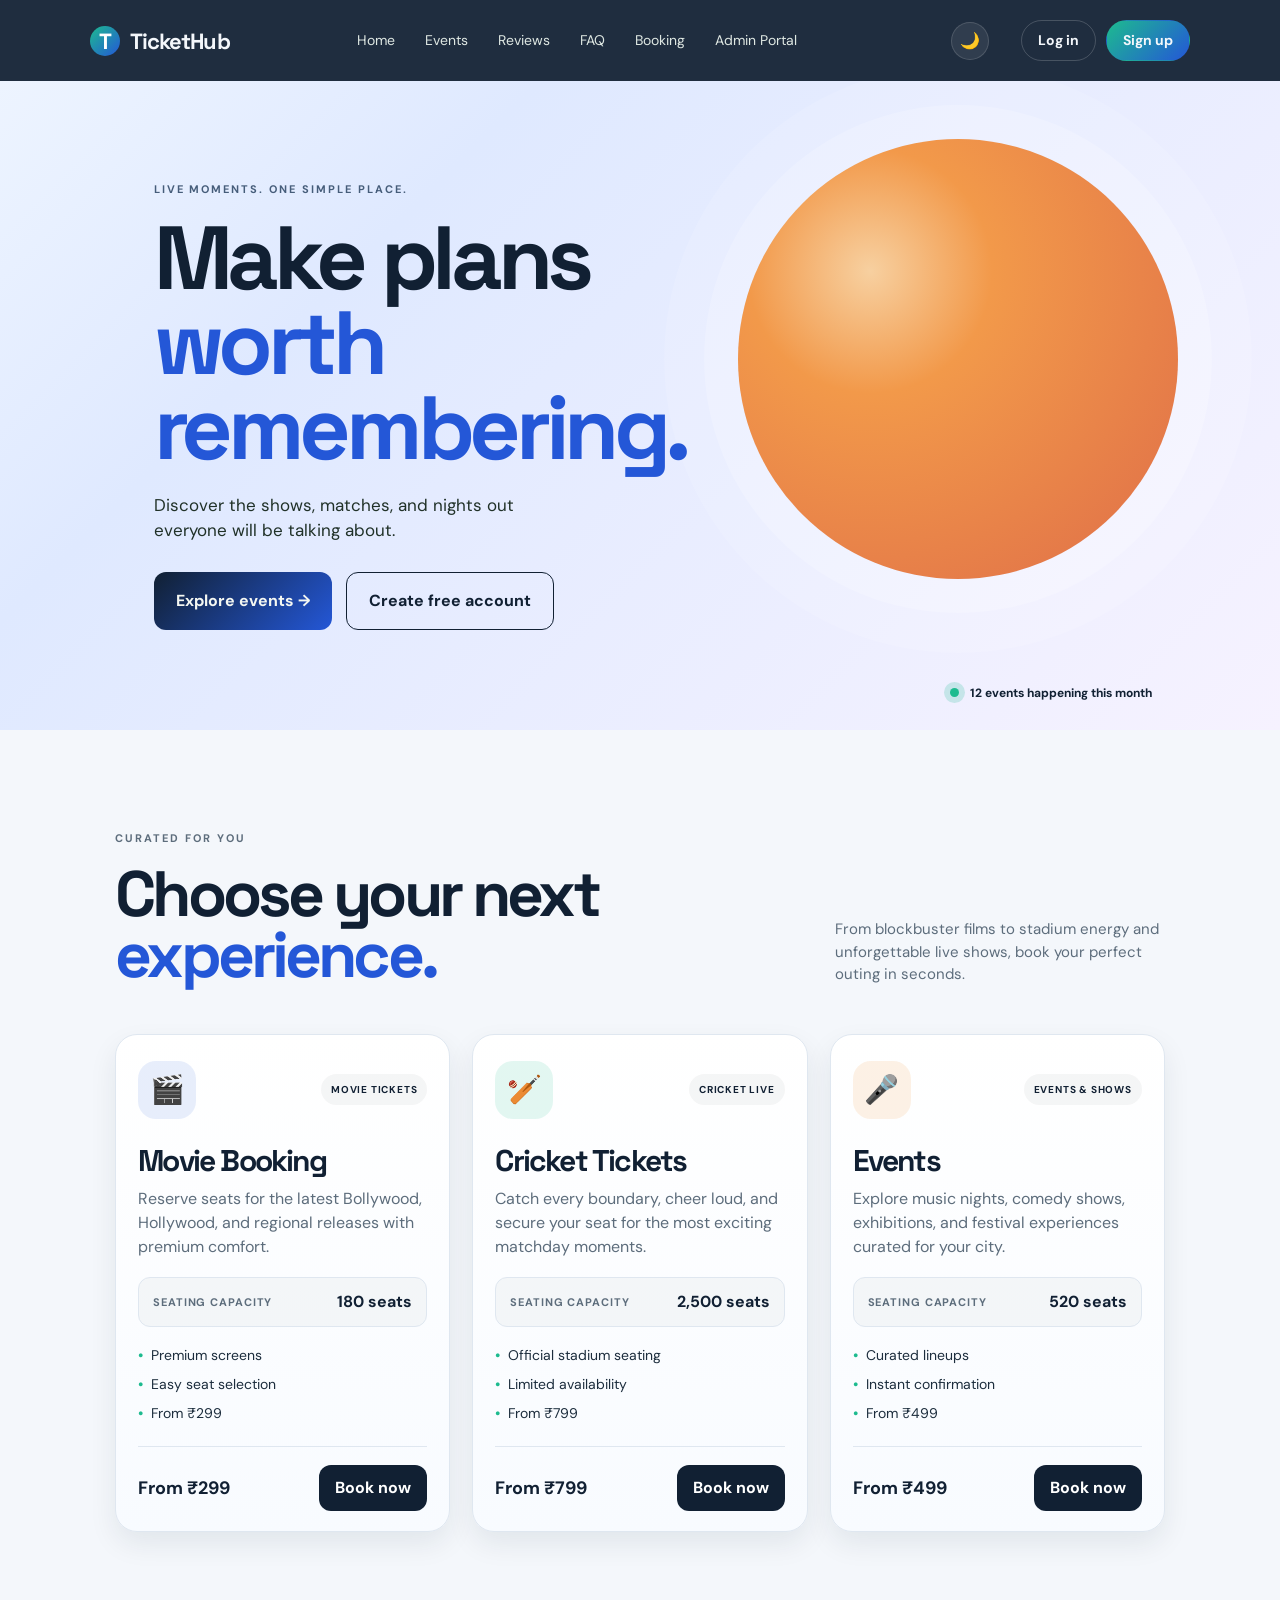
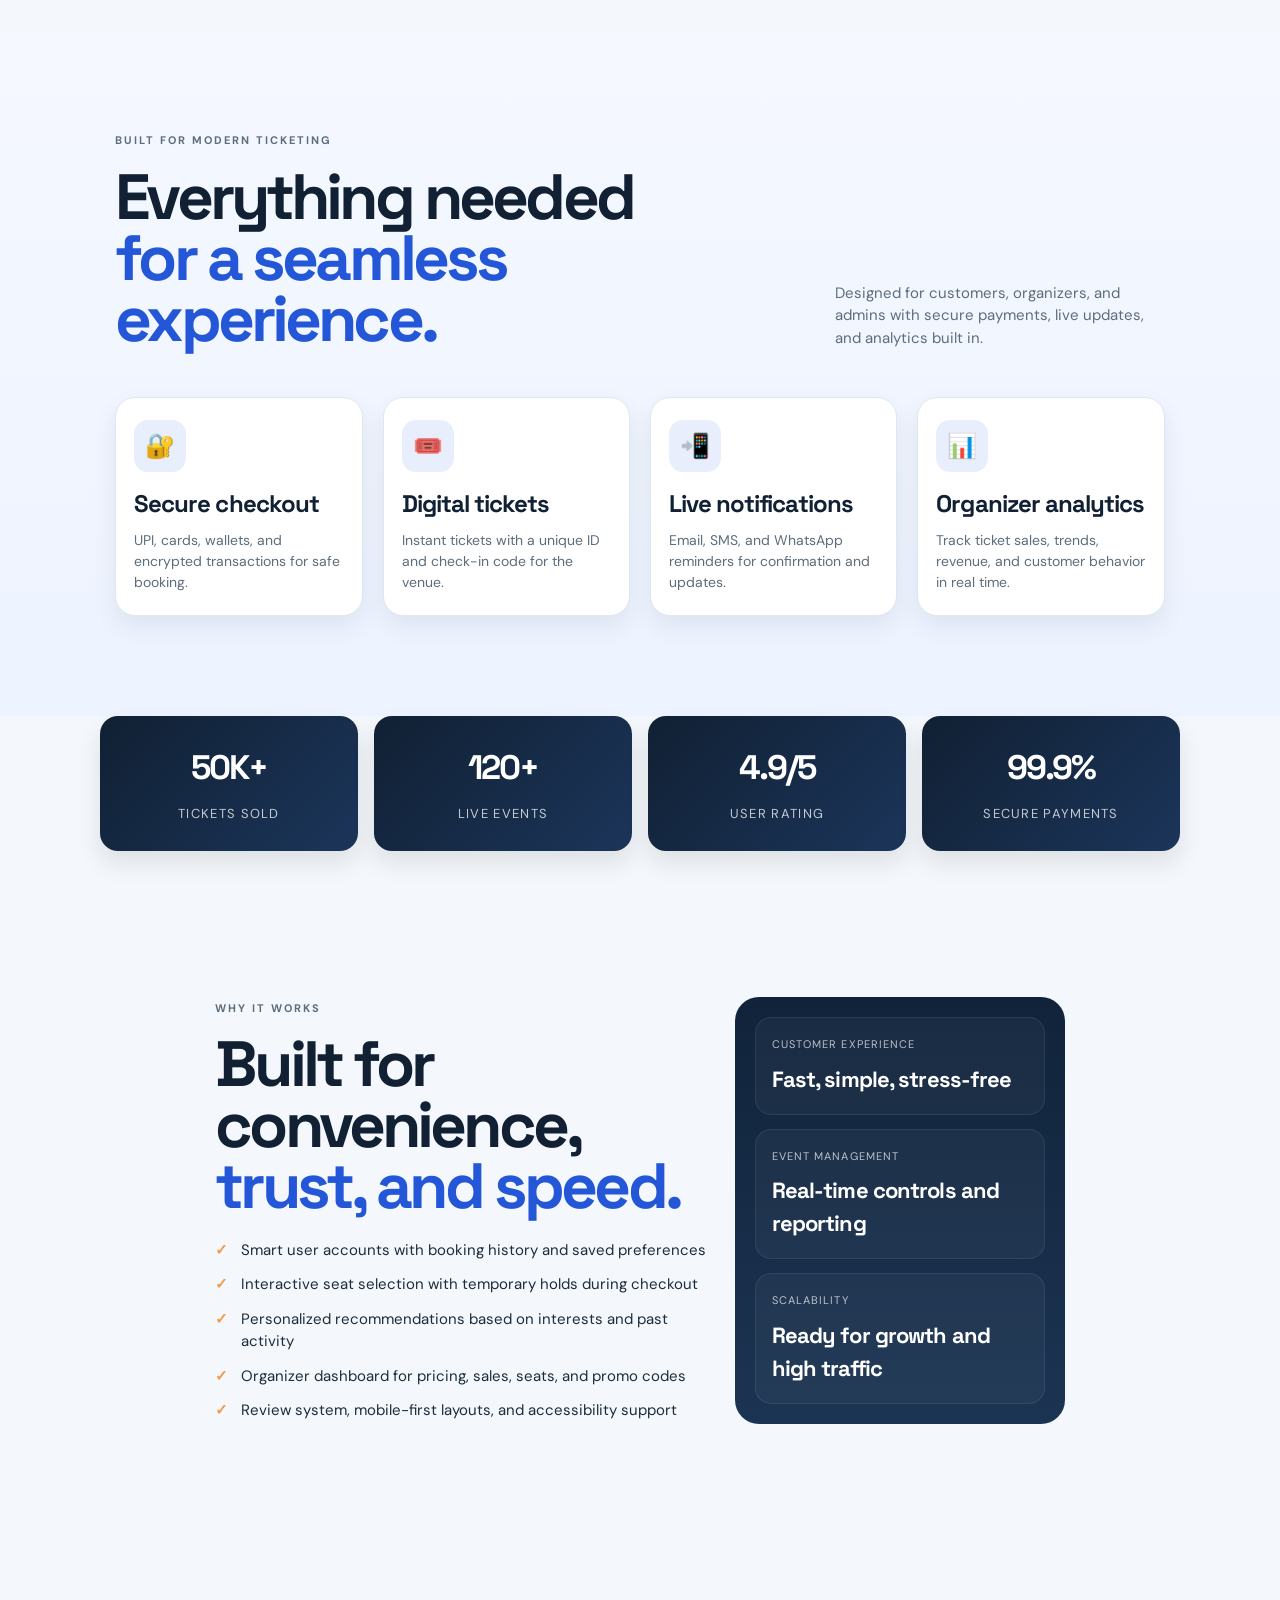
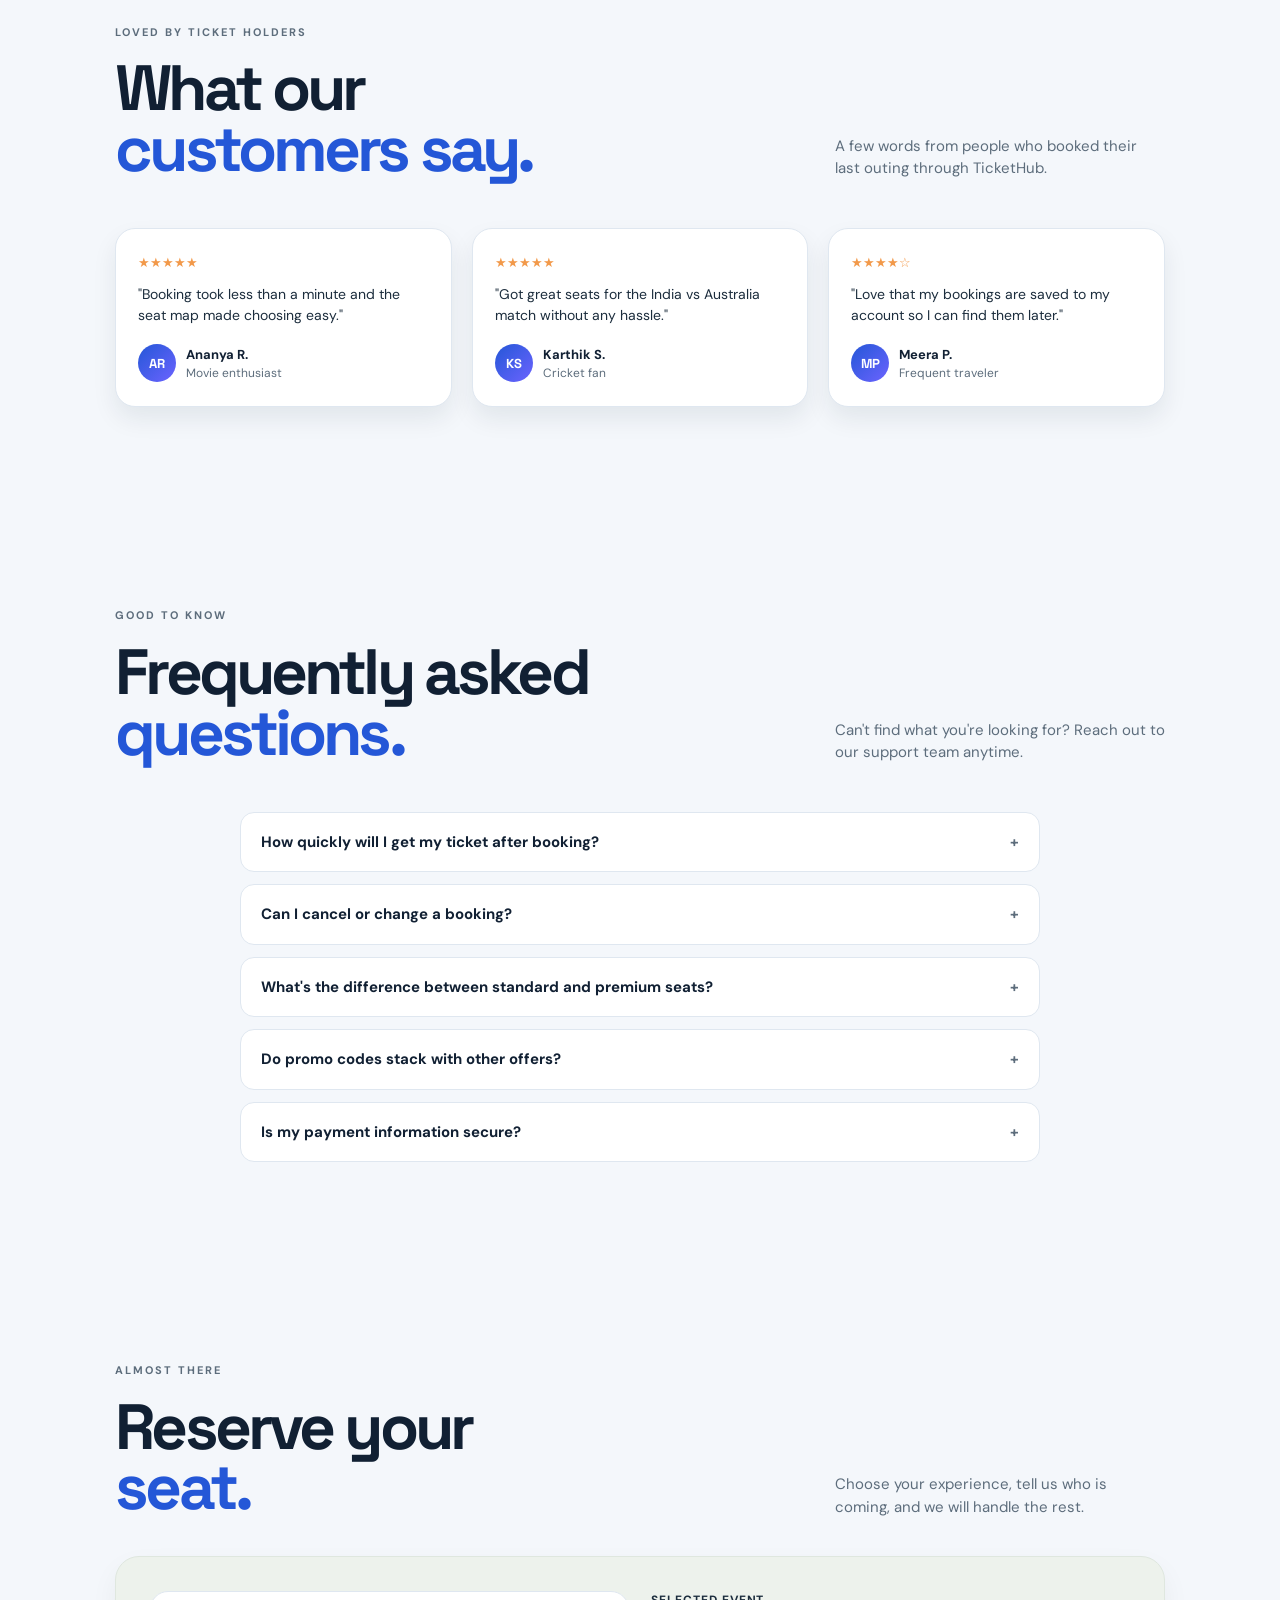
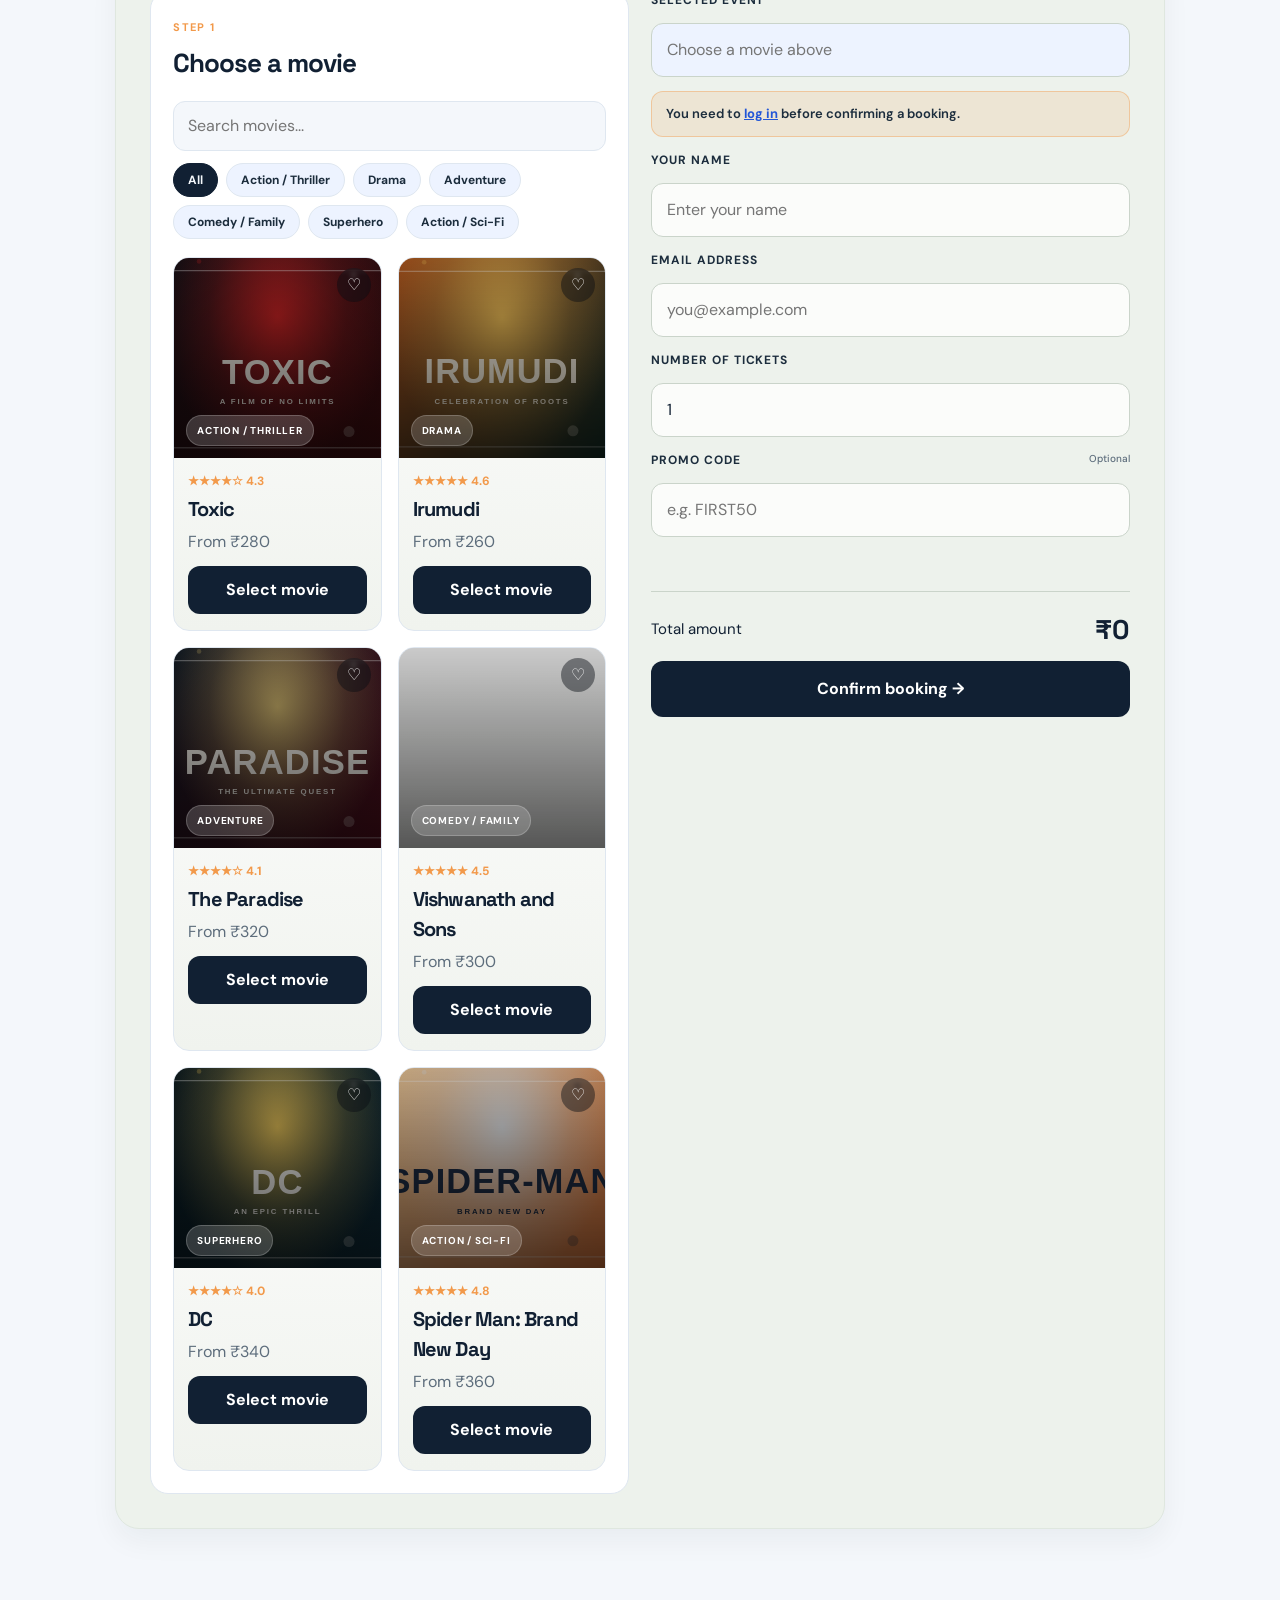
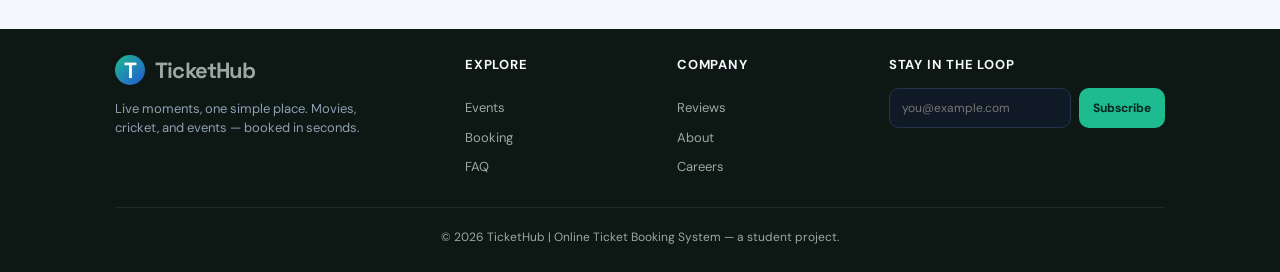
==== commit d906c771: "Update project" ====
--- a/index.html
+++ b/index.html
@@ -22,11 +22,12 @@
         </button>
 
         <nav id="siteNav">
-            <a href="#home">Home</a>
-            <a href="#events">Events</a>
-            <a href="#testimonials">Reviews</a>
-            <a href="#faq">FAQ</a>
-            <a href="#booking">Booking</a>
+    <a href="#home">Home</a>
+    <a href="#events">Events</a>
+    <a href="#testimonials">Reviews</a>
+    <a href="#faq">FAQ</a>
+    <a href="#booking">Booking</a>
+    <a href="admin.html" class="admin-link">Admin Portal</a>
         </nav>
 
         <div class="header-actions">
